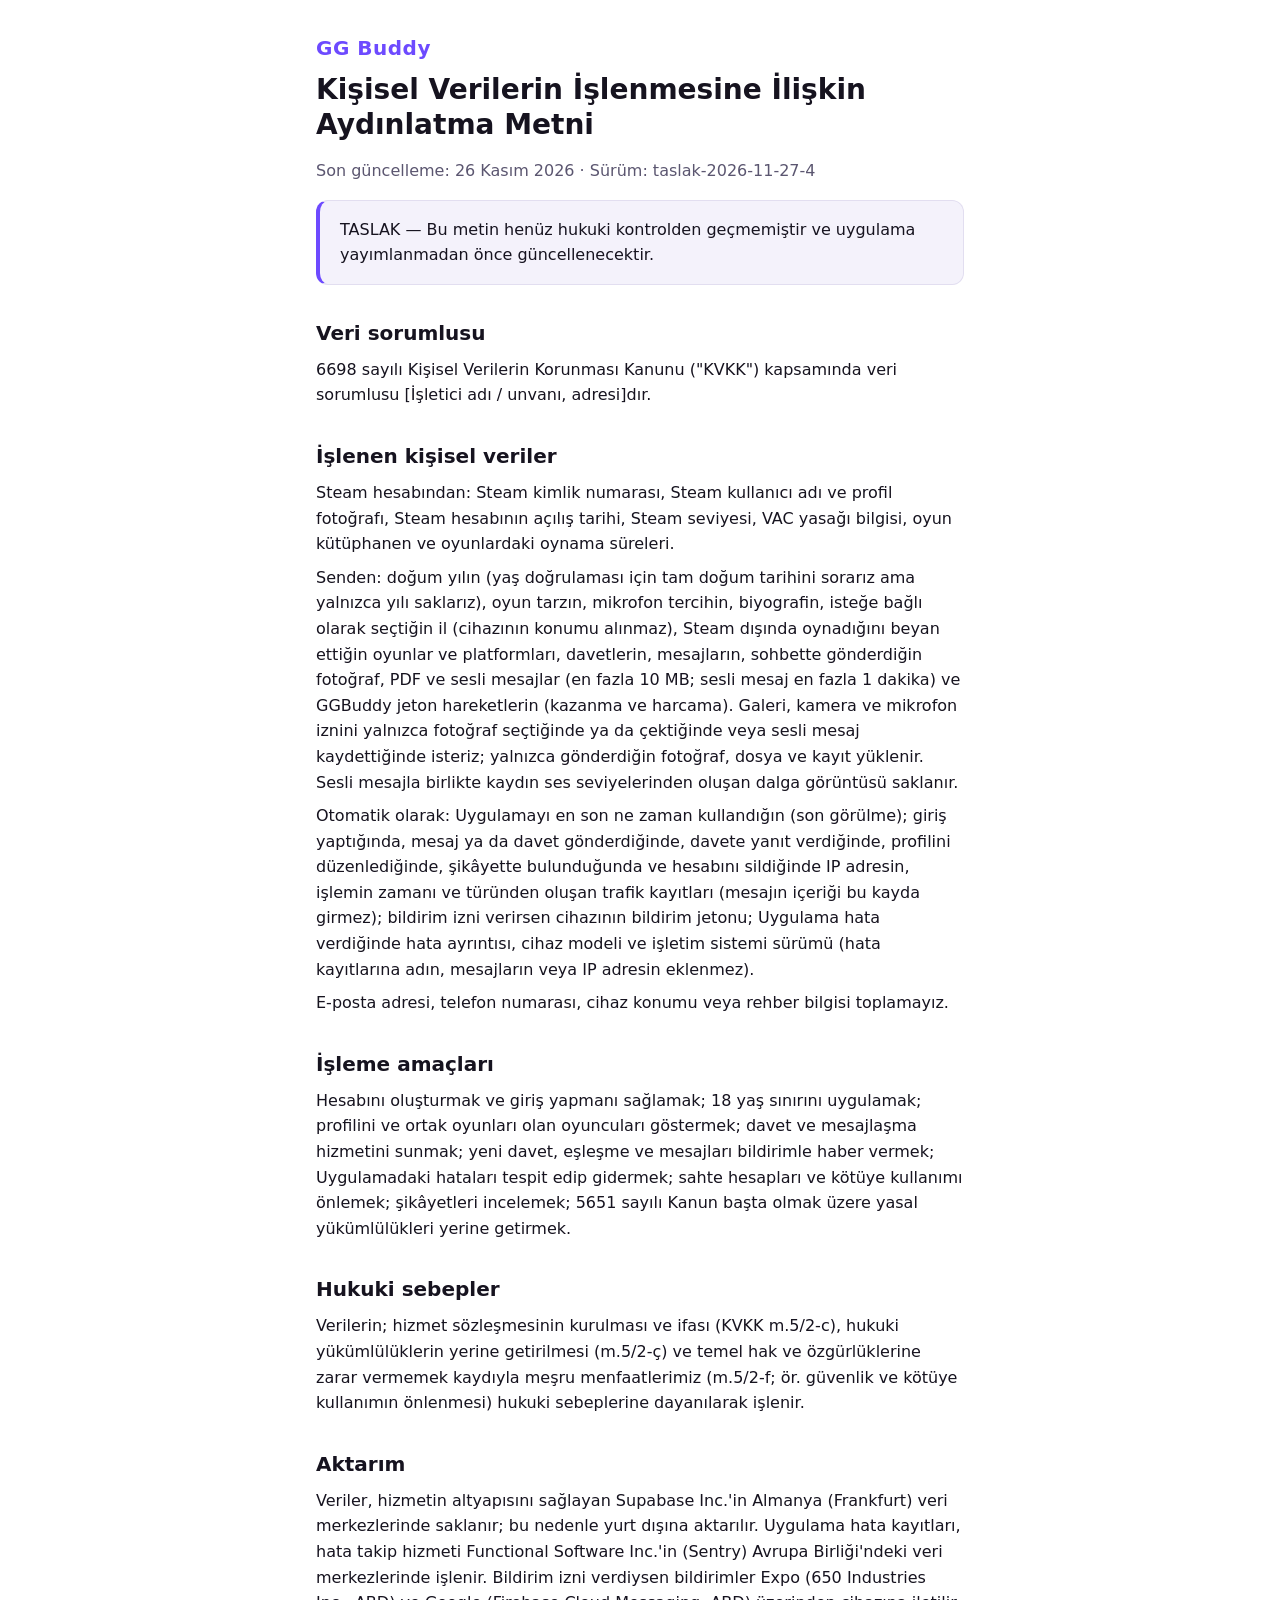
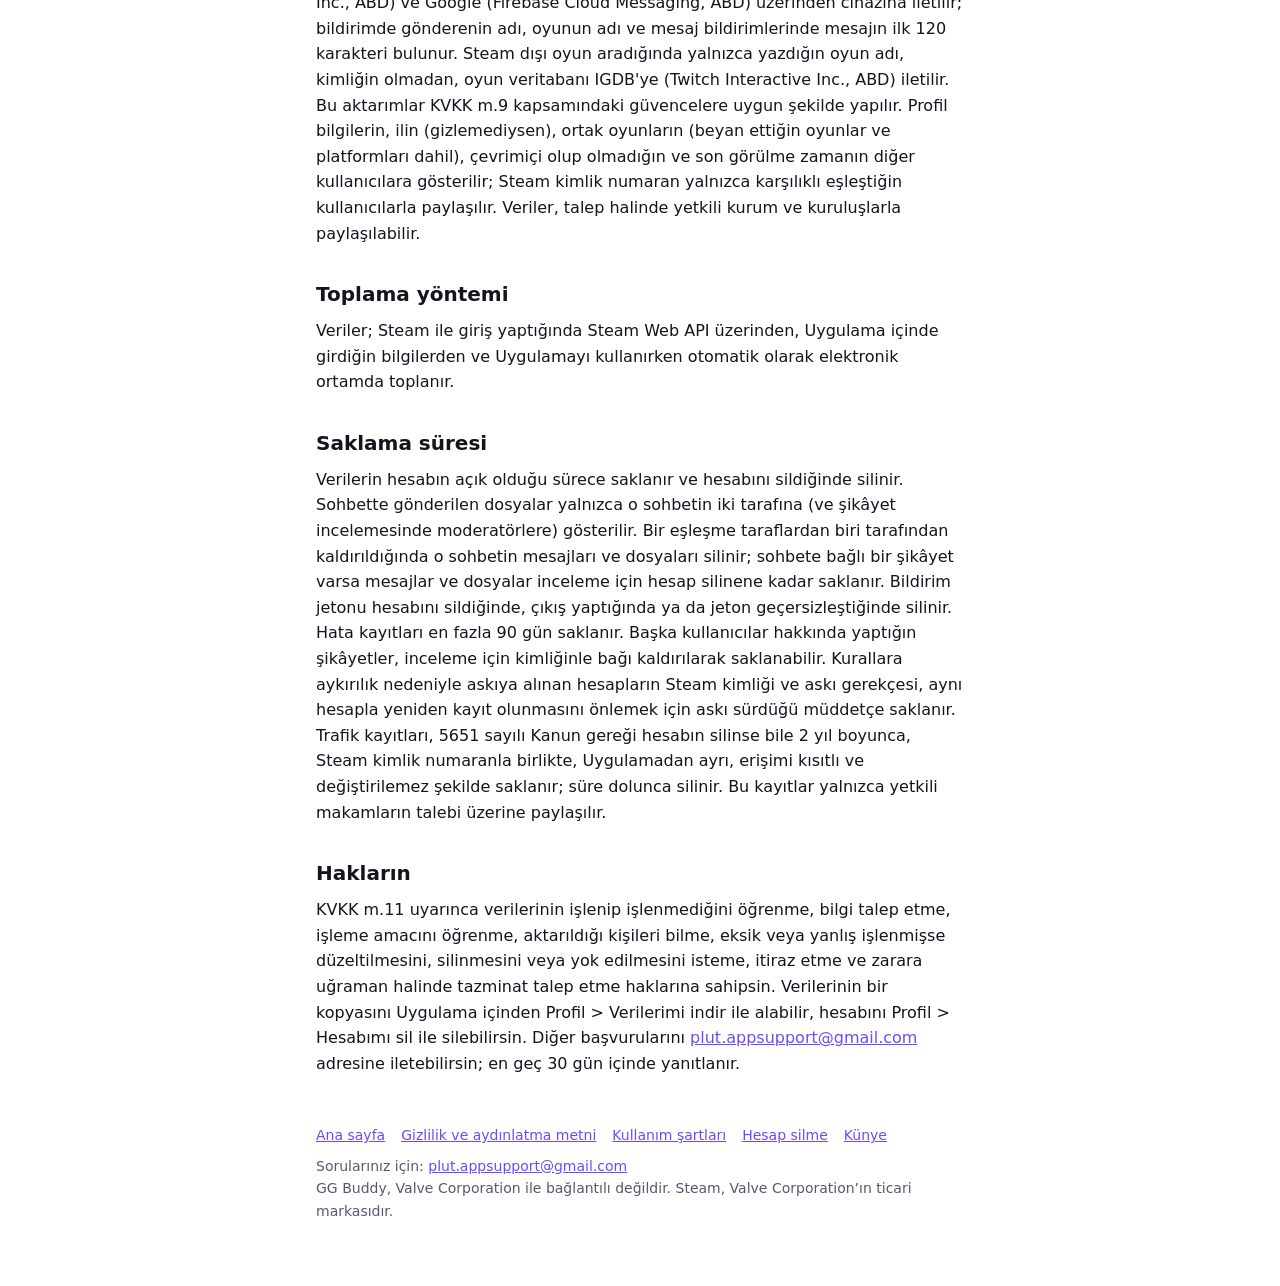
==== gizlilik.html @ 1a5be5d3 "Site güncellemesi (ggbuddy 5b375c9)" ====
<!doctype html>
<html lang="tr">
<head>
<meta charset="utf-8" />
<meta name="viewport" content="width=device-width, initial-scale=1" />
<title>GG Buddy — Kişisel Verilerin İşlenmesine İlişkin Aydınlatma Metni</title>
<meta name="description" content="GG Buddy kişisel verilerin işlenmesine ilişkin aydınlatma metni." />
<link rel="stylesheet" href="style.css" />
<link rel="icon" type="image/png" href="favicon.png" />
<link rel="apple-touch-icon" href="apple-touch-icon.png" />
</head>
<body>
<main>
<a class="brand" href="./">GG Buddy</a>
<h1>Kişisel Verilerin İşlenmesine İlişkin Aydınlatma Metni</h1>
<p class="muted">Son güncelleme: 26 Kasım 2026 · Sürüm: taslak-2026-11-27-4</p>
<div class="card notice"><p>TASLAK — Bu metin henüz hukuki kontrolden geçmemiştir ve uygulama yayımlanmadan önce güncellenecektir.</p></div>
<div class="legal">
<h2>Veri sorumlusu</h2>
<p>6698 sayılı Kişisel Verilerin Korunması Kanunu (&quot;KVKK&quot;) kapsamında veri sorumlusu [İşletici adı / unvanı, adresi]dır.</p>
<h2>İşlenen kişisel veriler</h2>
<p>Steam hesabından: Steam kimlik numarası, Steam kullanıcı adı ve profil fotoğrafı, Steam hesabının açılış tarihi, Steam seviyesi, VAC yasağı bilgisi, oyun kütüphanen ve oyunlardaki oynama süreleri.</p>
<p>Senden: doğum yılın (yaş doğrulaması için tam doğum tarihini sorarız ama yalnızca yılı saklarız), oyun tarzın, mikrofon tercihin, biyografin, isteğe bağlı olarak seçtiğin il (cihazının konumu alınmaz), Steam dışında oynadığını beyan ettiğin oyunlar ve platformları, davetlerin, mesajların, sohbette gönderdiğin fotoğraf, PDF ve sesli mesajlar (en fazla 10 MB; sesli mesaj en fazla 1 dakika) ve GGBuddy jeton hareketlerin (kazanma ve harcama). Galeri, kamera ve mikrofon iznini yalnızca fotoğraf seçtiğinde ya da çektiğinde veya sesli mesaj kaydettiğinde isteriz; yalnızca gönderdiğin fotoğraf, dosya ve kayıt yüklenir. Sesli mesajla birlikte kaydın ses seviyelerinden oluşan dalga görüntüsü saklanır.</p>
<p>Otomatik olarak: Uygulamayı en son ne zaman kullandığın (son görülme); giriş yaptığında, mesaj ya da davet gönderdiğinde, davete yanıt verdiğinde, profilini düzenlediğinde, şikâyette bulunduğunda ve hesabını sildiğinde IP adresin, işlemin zamanı ve türünden oluşan trafik kayıtları (mesajın içeriği bu kayda girmez); bildirim izni verirsen cihazının bildirim jetonu; Uygulama hata verdiğinde hata ayrıntısı, cihaz modeli ve işletim sistemi sürümü (hata kayıtlarına adın, mesajların veya IP adresin eklenmez).</p>
<p>E-posta adresi, telefon numarası, cihaz konumu veya rehber bilgisi toplamayız.</p>
<h2>İşleme amaçları</h2>
<p>Hesabını oluşturmak ve giriş yapmanı sağlamak; 18 yaş sınırını uygulamak; profilini ve ortak oyunları olan oyuncuları göstermek; davet ve mesajlaşma hizmetini sunmak; yeni davet, eşleşme ve mesajları bildirimle haber vermek; Uygulamadaki hataları tespit edip gidermek; sahte hesapları ve kötüye kullanımı önlemek; şikâyetleri incelemek; 5651 sayılı Kanun başta olmak üzere yasal yükümlülükleri yerine getirmek.</p>
<h2>Hukuki sebepler</h2>
<p>Verilerin; hizmet sözleşmesinin kurulması ve ifası (KVKK m.5/2-c), hukuki yükümlülüklerin yerine getirilmesi (m.5/2-ç) ve temel hak ve özgürlüklerine zarar vermemek kaydıyla meşru menfaatlerimiz (m.5/2-f; ör. güvenlik ve kötüye kullanımın önlenmesi) hukuki sebeplerine dayanılarak işlenir.</p>
<h2>Aktarım</h2>
<p>Veriler, hizmetin altyapısını sağlayan Supabase Inc.'in Almanya (Frankfurt) veri merkezlerinde saklanır; bu nedenle yurt dışına aktarılır. Uygulama hata kayıtları, hata takip hizmeti Functional Software Inc.'in (Sentry) Avrupa Birliği'ndeki veri merkezlerinde işlenir. Bildirim izni verdiysen bildirimler Expo (650 Industries Inc., ABD) ve Google (Firebase Cloud Messaging, ABD) üzerinden cihazına iletilir; bildirimde gönderenin adı, oyunun adı ve mesaj bildirimlerinde mesajın ilk 120 karakteri bulunur. Steam dışı oyun aradığında yalnızca yazdığın oyun adı, kimliğin olmadan, oyun veritabanı IGDB'ye (Twitch Interactive Inc., ABD) iletilir. Bu aktarımlar KVKK m.9 kapsamındaki güvencelere uygun şekilde yapılır. Profil bilgilerin, ilin (gizlemediysen), ortak oyunların (beyan ettiğin oyunlar ve platformları dahil), çevrimiçi olup olmadığın ve son görülme zamanın diğer kullanıcılara gösterilir; Steam kimlik numaran yalnızca karşılıklı eşleştiğin kullanıcılarla paylaşılır. Veriler, talep halinde yetkili kurum ve kuruluşlarla paylaşılabilir.</p>
<h2>Toplama yöntemi</h2>
<p>Veriler; Steam ile giriş yaptığında Steam Web API üzerinden, Uygulama içinde girdiğin bilgilerden ve Uygulamayı kullanırken otomatik olarak elektronik ortamda toplanır.</p>
<h2>Saklama süresi</h2>
<p>Verilerin hesabın açık olduğu sürece saklanır ve hesabını sildiğinde silinir. Sohbette gönderilen dosyalar yalnızca o sohbetin iki tarafına (ve şikâyet incelemesinde moderatörlere) gösterilir. Bir eşleşme taraflardan biri tarafından kaldırıldığında o sohbetin mesajları ve dosyaları silinir; sohbete bağlı bir şikâyet varsa mesajlar ve dosyalar inceleme için hesap silinene kadar saklanır. Bildirim jetonu hesabını sildiğinde, çıkış yaptığında ya da jeton geçersizleştiğinde silinir. Hata kayıtları en fazla 90 gün saklanır. Başka kullanıcılar hakkında yaptığın şikâyetler, inceleme için kimliğinle bağı kaldırılarak saklanabilir. Kurallara aykırılık nedeniyle askıya alınan hesapların Steam kimliği ve askı gerekçesi, aynı hesapla yeniden kayıt olunmasını önlemek için askı sürdüğü müddetçe saklanır. Trafik kayıtları, 5651 sayılı Kanun gereği hesabın silinse bile 2 yıl boyunca, Steam kimlik numaranla birlikte, Uygulamadan ayrı, erişimi kısıtlı ve değiştirilemez şekilde saklanır; süre dolunca silinir. Bu kayıtlar yalnızca yetkili makamların talebi üzerine paylaşılır.</p>
<h2>Hakların</h2>
<p>KVKK m.11 uyarınca verilerinin işlenip işlenmediğini öğrenme, bilgi talep etme, işleme amacını öğrenme, aktarıldığı kişileri bilme, eksik veya yanlış işlenmişse düzeltilmesini, silinmesini veya yok edilmesini isteme, itiraz etme ve zarara uğraman halinde tazminat talep etme haklarına sahipsin. Verilerinin bir kopyasını Uygulama içinden Profil &gt; Verilerimi indir ile alabilir, hesabını Profil &gt; Hesabımı sil ile silebilirsin. Diğer başvurularını <a href="mailto:plut.appsupport@gmail.com">plut.appsupport@gmail.com</a> adresine iletebilirsin; en geç 30 gün içinde yanıtlanır.</p>
</div>
<footer class="muted">
  <nav class="links">
    <a href="./">Ana sayfa</a>
    <a href="gizlilik.html">Gizlilik ve aydınlatma metni</a>
    <a href="kullanim-sartlari.html">Kullanım şartları</a>
    <a href="hesap-silme.html">Hesap silme</a>
    <a href="kunye.html">Künye</a>
  </nav>
  Sorularınız için: <a href="mailto:plut.appsupport@gmail.com">plut.appsupport@gmail.com</a>
  <br />
  GG Buddy, Valve Corporation ile bağlantılı değildir. Steam, Valve Corporation’ın ticari markasıdır.
</footer>
</main>
</body>
</html>
---- style.css ----
/* GG Buddy sitesinin ortak biçimi. */
:root {
  --bg: #ffffff;
  --text: #16131f;
  --muted: #5b5670;
  --accent: #6d4aff;
  --card: #f4f2fb;
  --border: #e2def0;
  --danger: #c62828;
}
@media (prefers-color-scheme: dark) {
  :root {
    --bg: #121017;
    --text: #f1eff7;
    --muted: #aaa4bd;
    --accent: #9c85ff;
    --card: #1c1924;
    --border: #2c2838;
    --danger: #ff6b6b;
  }
}
* {
  box-sizing: border-box;
}
body {
  margin: 0;
  background: var(--bg);
  color: var(--text);
  font:
    16px/1.6 system-ui,
    -apple-system,
    'Segoe UI',
    Roboto,
    sans-serif;
}
main {
  max-width: 680px;
  margin: 0 auto;
  padding: 32px 16px 64px;
}
.brand {
  color: var(--accent);
  font-weight: 700;
  font-size: 20px;
  letter-spacing: 0.5px;
}
h1 {
  font-size: 28px;
  line-height: 1.25;
  margin: 8px 0 12px;
}
h2 {
  font-size: 20px;
  margin: 32px 0 8px;
}
p,
li {
  color: var(--text);
}
.muted {
  color: var(--muted);
}
.card {
  background: var(--card);
  border: 1px solid var(--border);
  border-radius: 12px;
  padding: 16px 20px;
  margin: 12px 0;
}
.card > :first-child {
  margin-top: 0;
}
.card > :last-child {
  margin-bottom: 0;
}
ol,
ul {
  padding-left: 22px;
}
li + li {
  margin-top: 4px;
}
a {
  color: var(--accent);
}
.path {
  font-weight: 600;
}
.button {
  display: inline-block;
  border: 0;
  border-radius: 10px;
  padding: 12px 20px;
  font: inherit;
  font-weight: 700;
  cursor: pointer;
  background: var(--accent);
  color: #ffffff;
}
.button.danger {
  background: var(--danger);
}
.button.secondary {
  background: transparent;
  color: var(--muted);
  padding-left: 8px;
  padding-right: 8px;
}
.button:disabled {
  opacity: 0.5;
  cursor: default;
}
.actions {
  display: flex;
  flex-wrap: wrap;
  gap: 8px;
  align-items: center;
  margin-top: 12px;
}
.notice {
  border-left: 4px solid var(--accent);
}
.notice.error {
  border-left-color: var(--danger);
}
[hidden] {
  display: none !important;
}
footer {
  margin-top: 48px;
  font-size: 14px;
}
.brand {
  text-decoration: none;
}
nav.links {
  display: flex;
  flex-wrap: wrap;
  gap: 4px 16px;
  margin-bottom: 8px;
}
.legal p {
  margin: 0 0 8px;
}
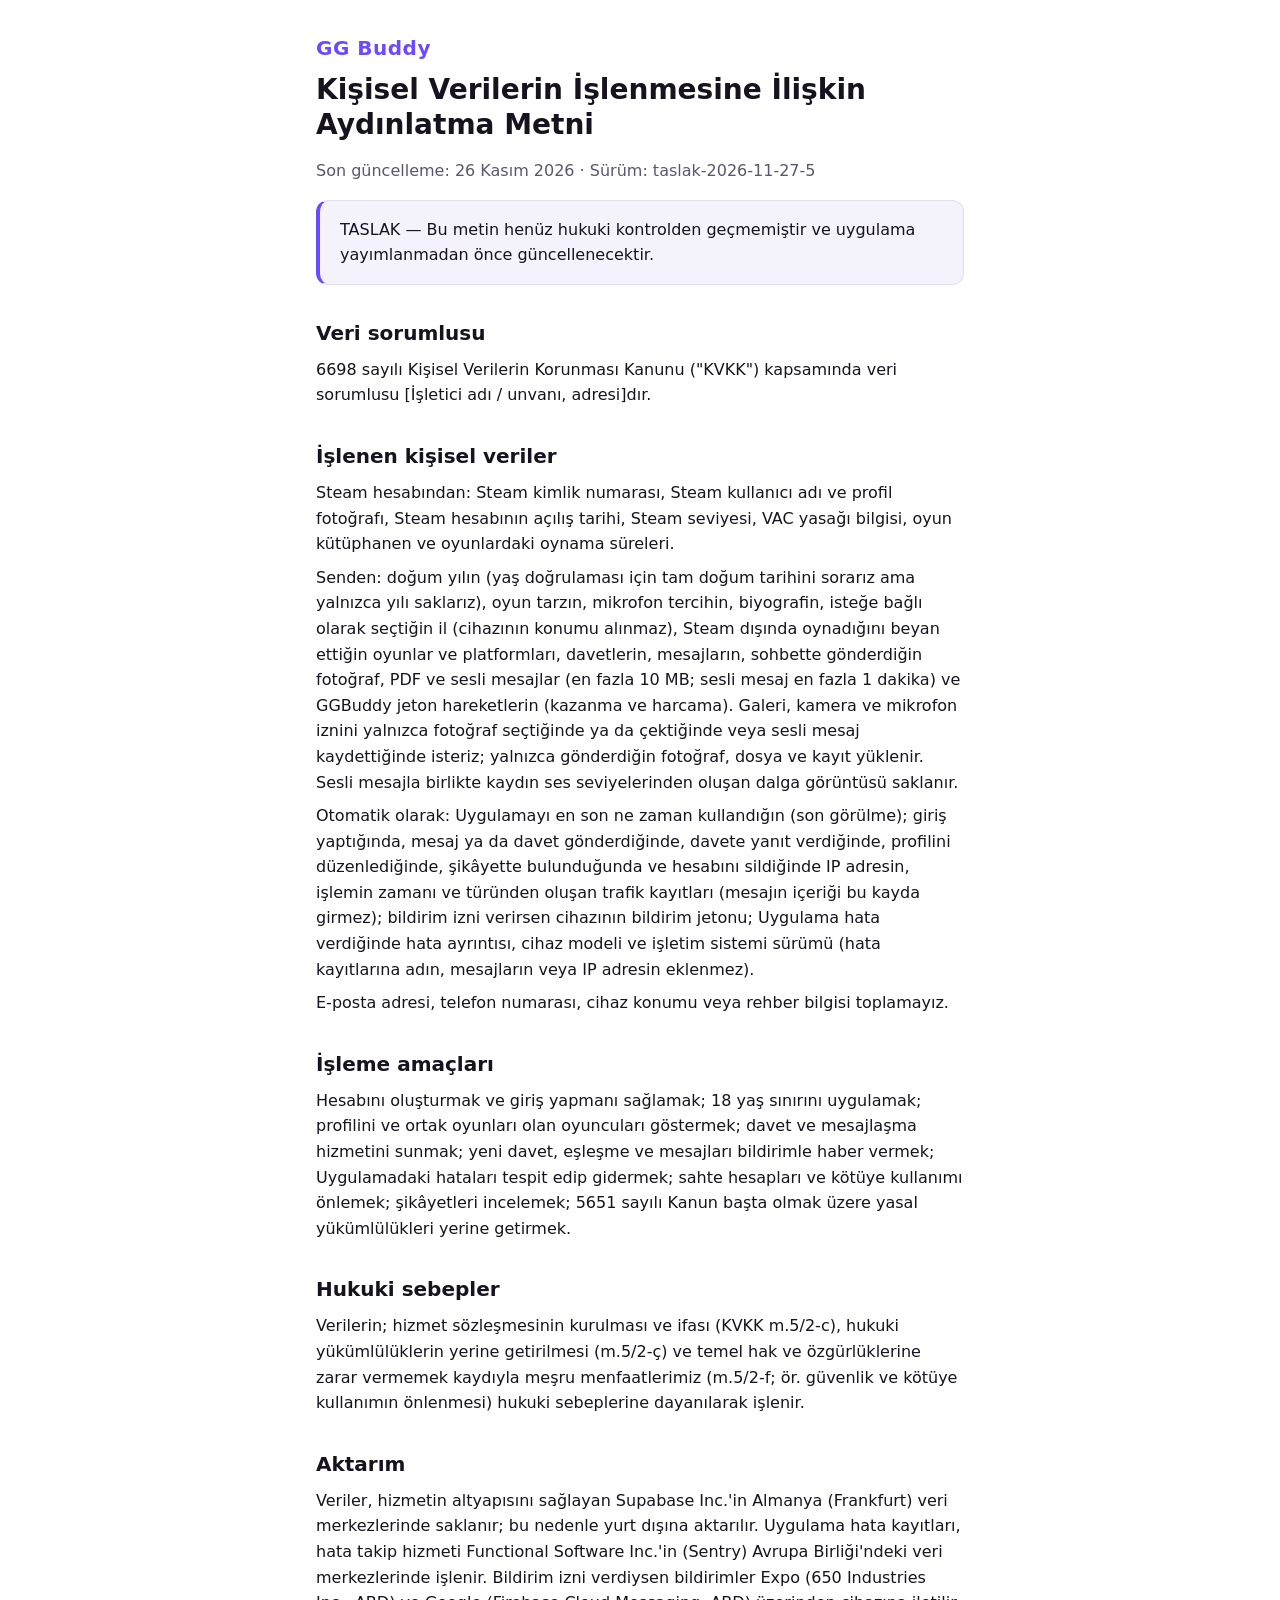
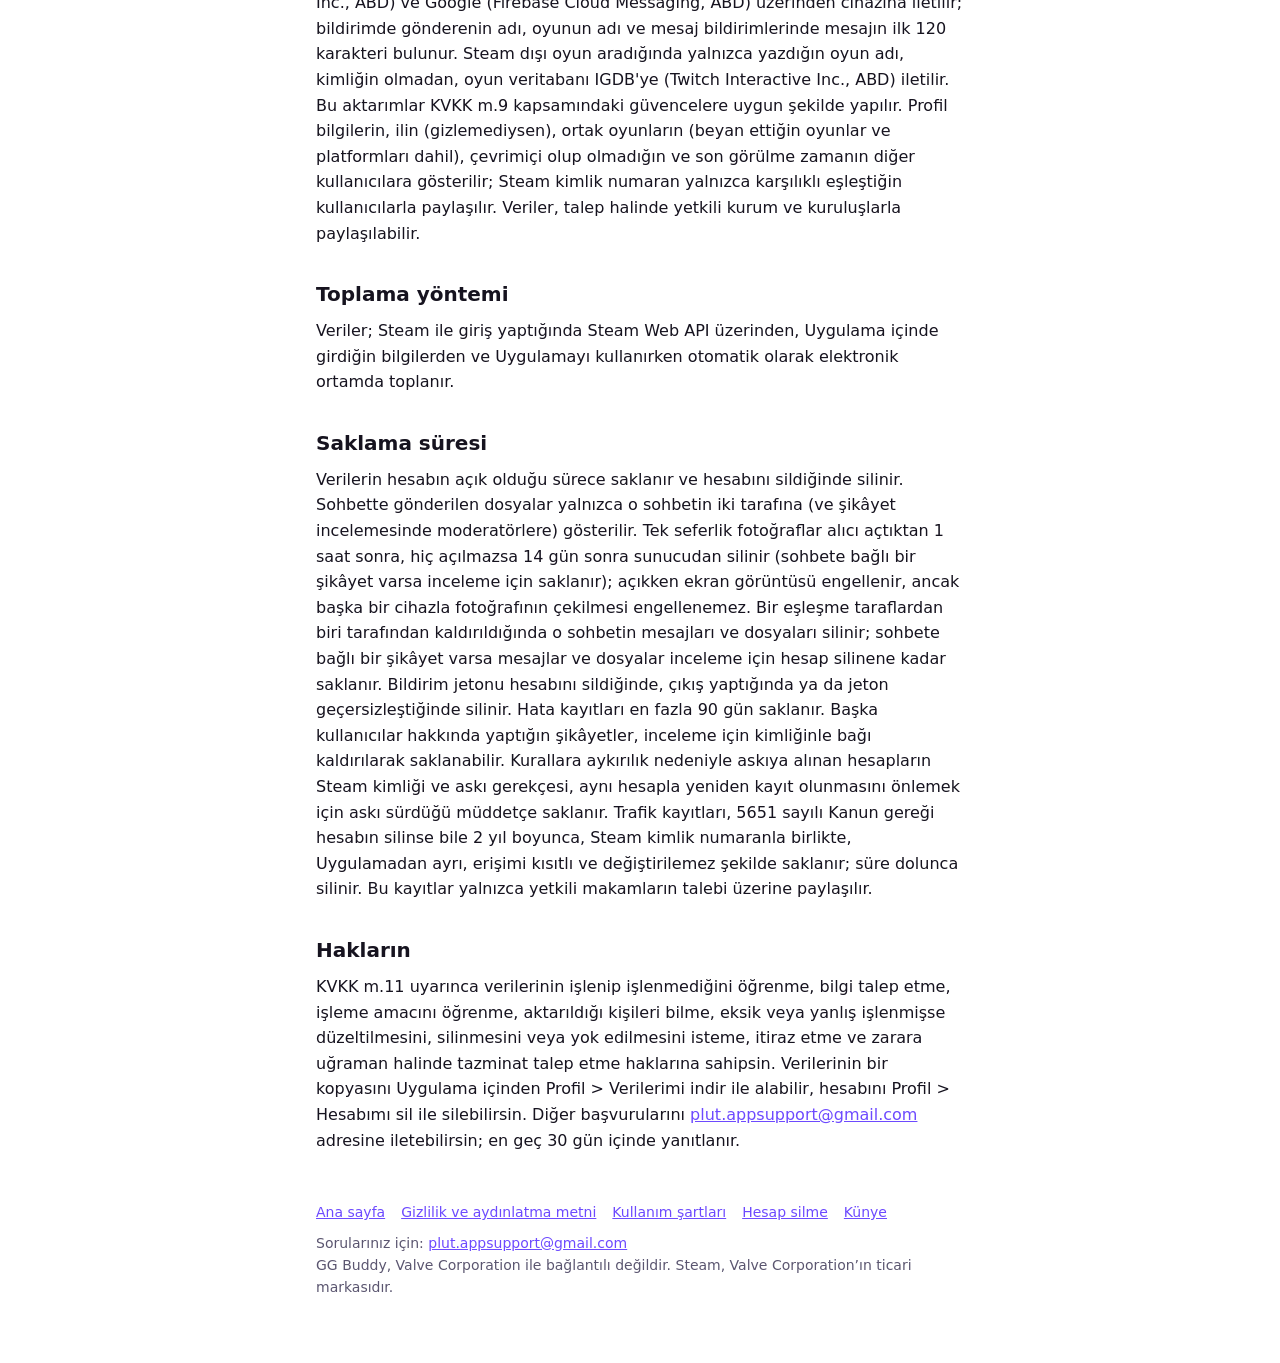
==== commit 69ff4eb7: "Site güncellemesi (ggbuddy 4512282)" ====
--- a/gizlilik.html
+++ b/gizlilik.html
@@ -13,7 +13,7 @@
 <main>
 <a class="brand" href="./">GG Buddy</a>
 <h1>Kişisel Verilerin İşlenmesine İlişkin Aydınlatma Metni</h1>
-<p class="muted">Son güncelleme: 26 Kasım 2026 · Sürüm: taslak-2026-11-27-4</p>
+<p class="muted">Son güncelleme: 26 Kasım 2026 · Sürüm: taslak-2026-11-27-5</p>
 <div class="card notice"><p>TASLAK — Bu metin henüz hukuki kontrolden geçmemiştir ve uygulama yayımlanmadan önce güncellenecektir.</p></div>
 <div class="legal">
 <h2>Veri sorumlusu</h2>
@@ -32,7 +32,7 @@
 <h2>Toplama yöntemi</h2>
 <p>Veriler; Steam ile giriş yaptığında Steam Web API üzerinden, Uygulama içinde girdiğin bilgilerden ve Uygulamayı kullanırken otomatik olarak elektronik ortamda toplanır.</p>
 <h2>Saklama süresi</h2>
-<p>Verilerin hesabın açık olduğu sürece saklanır ve hesabını sildiğinde silinir. Sohbette gönderilen dosyalar yalnızca o sohbetin iki tarafına (ve şikâyet incelemesinde moderatörlere) gösterilir. Bir eşleşme taraflardan biri tarafından kaldırıldığında o sohbetin mesajları ve dosyaları silinir; sohbete bağlı bir şikâyet varsa mesajlar ve dosyalar inceleme için hesap silinene kadar saklanır. Bildirim jetonu hesabını sildiğinde, çıkış yaptığında ya da jeton geçersizleştiğinde silinir. Hata kayıtları en fazla 90 gün saklanır. Başka kullanıcılar hakkında yaptığın şikâyetler, inceleme için kimliğinle bağı kaldırılarak saklanabilir. Kurallara aykırılık nedeniyle askıya alınan hesapların Steam kimliği ve askı gerekçesi, aynı hesapla yeniden kayıt olunmasını önlemek için askı sürdüğü müddetçe saklanır. Trafik kayıtları, 5651 sayılı Kanun gereği hesabın silinse bile 2 yıl boyunca, Steam kimlik numaranla birlikte, Uygulamadan ayrı, erişimi kısıtlı ve değiştirilemez şekilde saklanır; süre dolunca silinir. Bu kayıtlar yalnızca yetkili makamların talebi üzerine paylaşılır.</p>
+<p>Verilerin hesabın açık olduğu sürece saklanır ve hesabını sildiğinde silinir. Sohbette gönderilen dosyalar yalnızca o sohbetin iki tarafına (ve şikâyet incelemesinde moderatörlere) gösterilir. Tek seferlik fotoğraflar alıcı açtıktan 1 saat sonra, hiç açılmazsa 14 gün sonra sunucudan silinir (sohbete bağlı bir şikâyet varsa inceleme için saklanır); açıkken ekran görüntüsü engellenir, ancak başka bir cihazla fotoğrafının çekilmesi engellenemez. Bir eşleşme taraflardan biri tarafından kaldırıldığında o sohbetin mesajları ve dosyaları silinir; sohbete bağlı bir şikâyet varsa mesajlar ve dosyalar inceleme için hesap silinene kadar saklanır. Bildirim jetonu hesabını sildiğinde, çıkış yaptığında ya da jeton geçersizleştiğinde silinir. Hata kayıtları en fazla 90 gün saklanır. Başka kullanıcılar hakkında yaptığın şikâyetler, inceleme için kimliğinle bağı kaldırılarak saklanabilir. Kurallara aykırılık nedeniyle askıya alınan hesapların Steam kimliği ve askı gerekçesi, aynı hesapla yeniden kayıt olunmasını önlemek için askı sürdüğü müddetçe saklanır. Trafik kayıtları, 5651 sayılı Kanun gereği hesabın silinse bile 2 yıl boyunca, Steam kimlik numaranla birlikte, Uygulamadan ayrı, erişimi kısıtlı ve değiştirilemez şekilde saklanır; süre dolunca silinir. Bu kayıtlar yalnızca yetkili makamların talebi üzerine paylaşılır.</p>
 <h2>Hakların</h2>
 <p>KVKK m.11 uyarınca verilerinin işlenip işlenmediğini öğrenme, bilgi talep etme, işleme amacını öğrenme, aktarıldığı kişileri bilme, eksik veya yanlış işlenmişse düzeltilmesini, silinmesini veya yok edilmesini isteme, itiraz etme ve zarara uğraman halinde tazminat talep etme haklarına sahipsin. Verilerinin bir kopyasını Uygulama içinden Profil &gt; Verilerimi indir ile alabilir, hesabını Profil &gt; Hesabımı sil ile silebilirsin. Diğer başvurularını <a href="mailto:plut.appsupport@gmail.com">plut.appsupport@gmail.com</a> adresine iletebilirsin; en geç 30 gün içinde yanıtlanır.</p>
 </div>
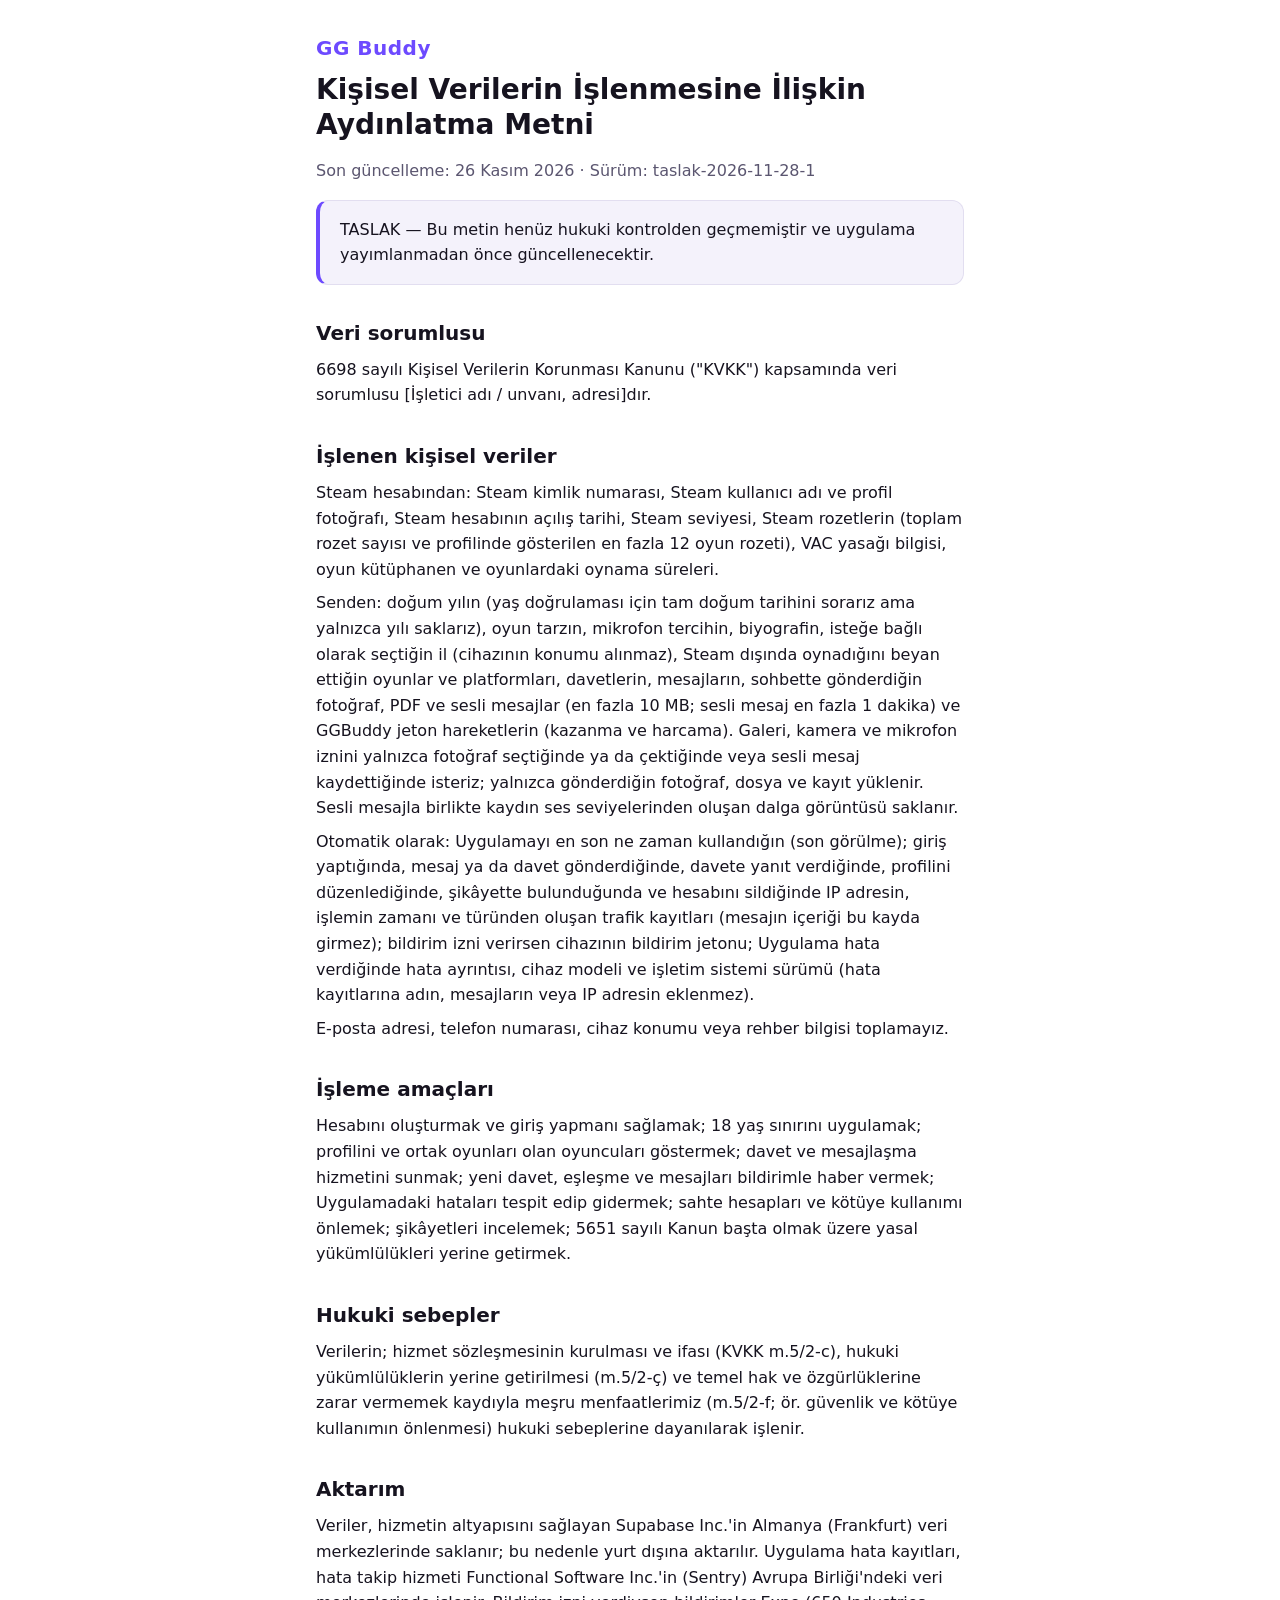
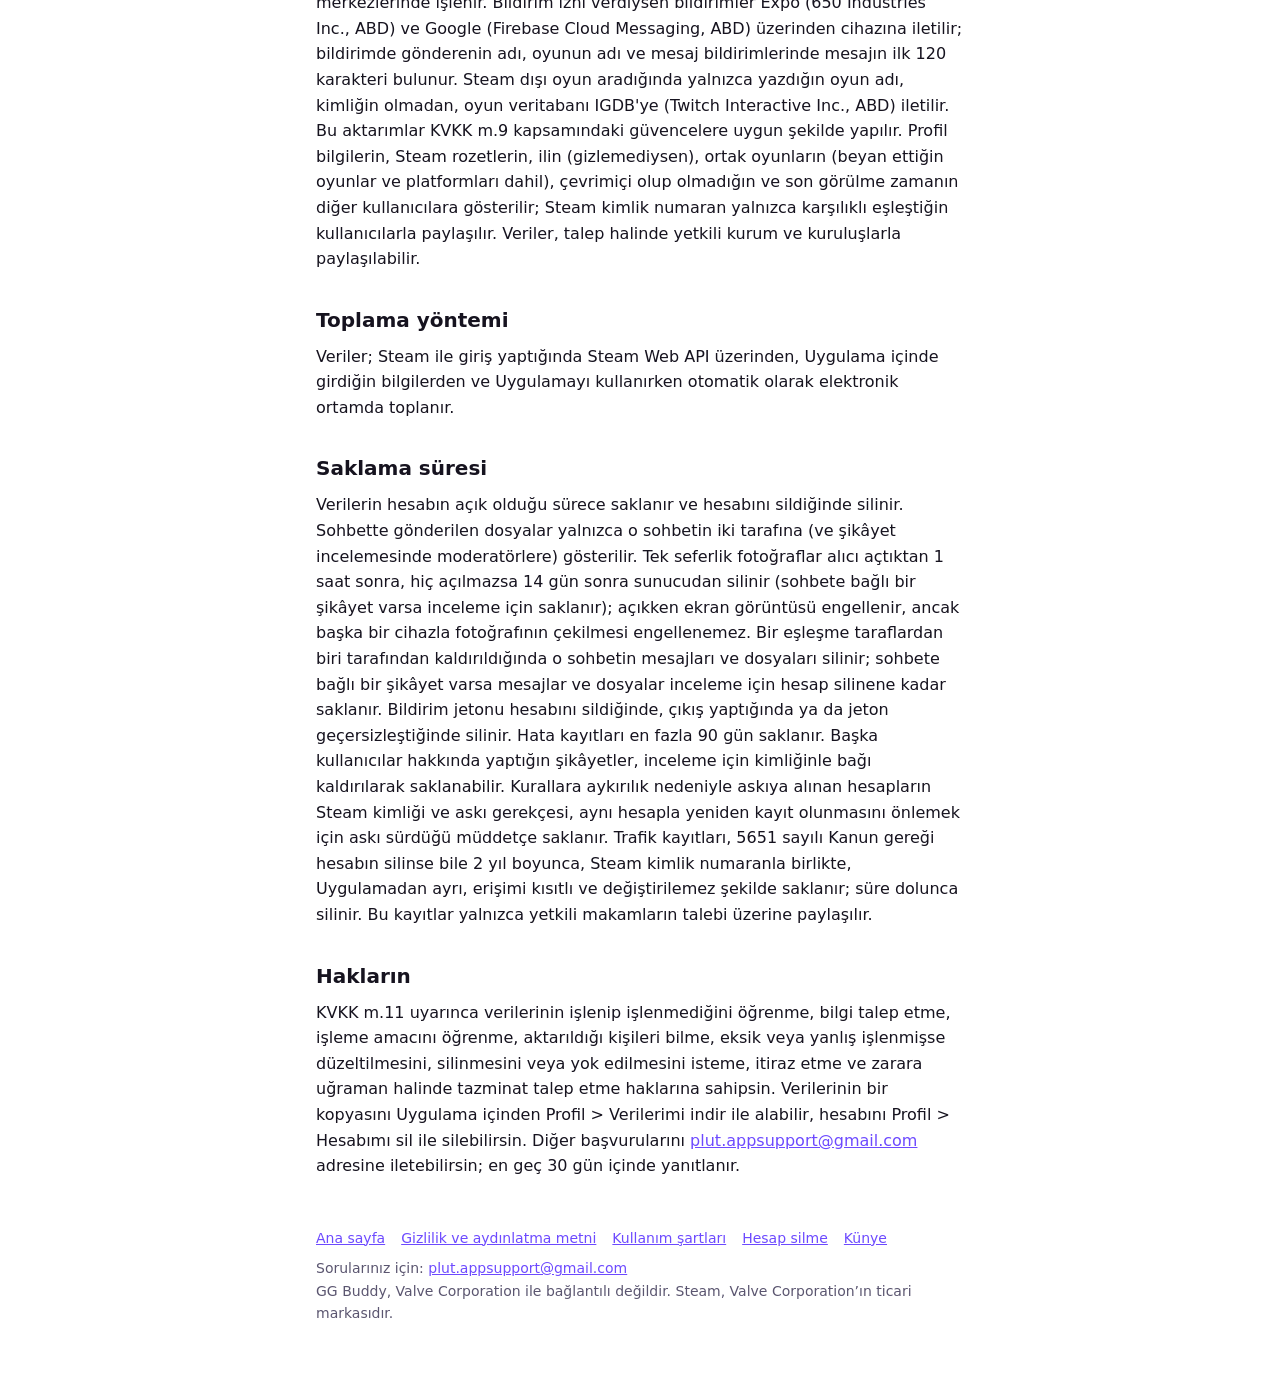
==== commit 841fae1e: "Site güncellemesi (ggbuddy 3ecdb4a)" ====
--- a/gizlilik.html
+++ b/gizlilik.html
@@ -13,13 +13,13 @@
 <main>
 <a class="brand" href="./">GG Buddy</a>
 <h1>Kişisel Verilerin İşlenmesine İlişkin Aydınlatma Metni</h1>
-<p class="muted">Son güncelleme: 26 Kasım 2026 · Sürüm: taslak-2026-11-27-5</p>
+<p class="muted">Son güncelleme: 26 Kasım 2026 · Sürüm: taslak-2026-11-28-1</p>
 <div class="card notice"><p>TASLAK — Bu metin henüz hukuki kontrolden geçmemiştir ve uygulama yayımlanmadan önce güncellenecektir.</p></div>
 <div class="legal">
 <h2>Veri sorumlusu</h2>
 <p>6698 sayılı Kişisel Verilerin Korunması Kanunu (&quot;KVKK&quot;) kapsamında veri sorumlusu [İşletici adı / unvanı, adresi]dır.</p>
 <h2>İşlenen kişisel veriler</h2>
-<p>Steam hesabından: Steam kimlik numarası, Steam kullanıcı adı ve profil fotoğrafı, Steam hesabının açılış tarihi, Steam seviyesi, VAC yasağı bilgisi, oyun kütüphanen ve oyunlardaki oynama süreleri.</p>
+<p>Steam hesabından: Steam kimlik numarası, Steam kullanıcı adı ve profil fotoğrafı, Steam hesabının açılış tarihi, Steam seviyesi, Steam rozetlerin (toplam rozet sayısı ve profilinde gösterilen en fazla 12 oyun rozeti), VAC yasağı bilgisi, oyun kütüphanen ve oyunlardaki oynama süreleri.</p>
 <p>Senden: doğum yılın (yaş doğrulaması için tam doğum tarihini sorarız ama yalnızca yılı saklarız), oyun tarzın, mikrofon tercihin, biyografin, isteğe bağlı olarak seçtiğin il (cihazının konumu alınmaz), Steam dışında oynadığını beyan ettiğin oyunlar ve platformları, davetlerin, mesajların, sohbette gönderdiğin fotoğraf, PDF ve sesli mesajlar (en fazla 10 MB; sesli mesaj en fazla 1 dakika) ve GGBuddy jeton hareketlerin (kazanma ve harcama). Galeri, kamera ve mikrofon iznini yalnızca fotoğraf seçtiğinde ya da çektiğinde veya sesli mesaj kaydettiğinde isteriz; yalnızca gönderdiğin fotoğraf, dosya ve kayıt yüklenir. Sesli mesajla birlikte kaydın ses seviyelerinden oluşan dalga görüntüsü saklanır.</p>
 <p>Otomatik olarak: Uygulamayı en son ne zaman kullandığın (son görülme); giriş yaptığında, mesaj ya da davet gönderdiğinde, davete yanıt verdiğinde, profilini düzenlediğinde, şikâyette bulunduğunda ve hesabını sildiğinde IP adresin, işlemin zamanı ve türünden oluşan trafik kayıtları (mesajın içeriği bu kayda girmez); bildirim izni verirsen cihazının bildirim jetonu; Uygulama hata verdiğinde hata ayrıntısı, cihaz modeli ve işletim sistemi sürümü (hata kayıtlarına adın, mesajların veya IP adresin eklenmez).</p>
 <p>E-posta adresi, telefon numarası, cihaz konumu veya rehber bilgisi toplamayız.</p>
@@ -28,7 +28,7 @@
 <h2>Hukuki sebepler</h2>
 <p>Verilerin; hizmet sözleşmesinin kurulması ve ifası (KVKK m.5/2-c), hukuki yükümlülüklerin yerine getirilmesi (m.5/2-ç) ve temel hak ve özgürlüklerine zarar vermemek kaydıyla meşru menfaatlerimiz (m.5/2-f; ör. güvenlik ve kötüye kullanımın önlenmesi) hukuki sebeplerine dayanılarak işlenir.</p>
 <h2>Aktarım</h2>
-<p>Veriler, hizmetin altyapısını sağlayan Supabase Inc.'in Almanya (Frankfurt) veri merkezlerinde saklanır; bu nedenle yurt dışına aktarılır. Uygulama hata kayıtları, hata takip hizmeti Functional Software Inc.'in (Sentry) Avrupa Birliği'ndeki veri merkezlerinde işlenir. Bildirim izni verdiysen bildirimler Expo (650 Industries Inc., ABD) ve Google (Firebase Cloud Messaging, ABD) üzerinden cihazına iletilir; bildirimde gönderenin adı, oyunun adı ve mesaj bildirimlerinde mesajın ilk 120 karakteri bulunur. Steam dışı oyun aradığında yalnızca yazdığın oyun adı, kimliğin olmadan, oyun veritabanı IGDB'ye (Twitch Interactive Inc., ABD) iletilir. Bu aktarımlar KVKK m.9 kapsamındaki güvencelere uygun şekilde yapılır. Profil bilgilerin, ilin (gizlemediysen), ortak oyunların (beyan ettiğin oyunlar ve platformları dahil), çevrimiçi olup olmadığın ve son görülme zamanın diğer kullanıcılara gösterilir; Steam kimlik numaran yalnızca karşılıklı eşleştiğin kullanıcılarla paylaşılır. Veriler, talep halinde yetkili kurum ve kuruluşlarla paylaşılabilir.</p>
+<p>Veriler, hizmetin altyapısını sağlayan Supabase Inc.'in Almanya (Frankfurt) veri merkezlerinde saklanır; bu nedenle yurt dışına aktarılır. Uygulama hata kayıtları, hata takip hizmeti Functional Software Inc.'in (Sentry) Avrupa Birliği'ndeki veri merkezlerinde işlenir. Bildirim izni verdiysen bildirimler Expo (650 Industries Inc., ABD) ve Google (Firebase Cloud Messaging, ABD) üzerinden cihazına iletilir; bildirimde gönderenin adı, oyunun adı ve mesaj bildirimlerinde mesajın ilk 120 karakteri bulunur. Steam dışı oyun aradığında yalnızca yazdığın oyun adı, kimliğin olmadan, oyun veritabanı IGDB'ye (Twitch Interactive Inc., ABD) iletilir. Bu aktarımlar KVKK m.9 kapsamındaki güvencelere uygun şekilde yapılır. Profil bilgilerin, Steam rozetlerin, ilin (gizlemediysen), ortak oyunların (beyan ettiğin oyunlar ve platformları dahil), çevrimiçi olup olmadığın ve son görülme zamanın diğer kullanıcılara gösterilir; Steam kimlik numaran yalnızca karşılıklı eşleştiğin kullanıcılarla paylaşılır. Veriler, talep halinde yetkili kurum ve kuruluşlarla paylaşılabilir.</p>
 <h2>Toplama yöntemi</h2>
 <p>Veriler; Steam ile giriş yaptığında Steam Web API üzerinden, Uygulama içinde girdiğin bilgilerden ve Uygulamayı kullanırken otomatik olarak elektronik ortamda toplanır.</p>
 <h2>Saklama süresi</h2>
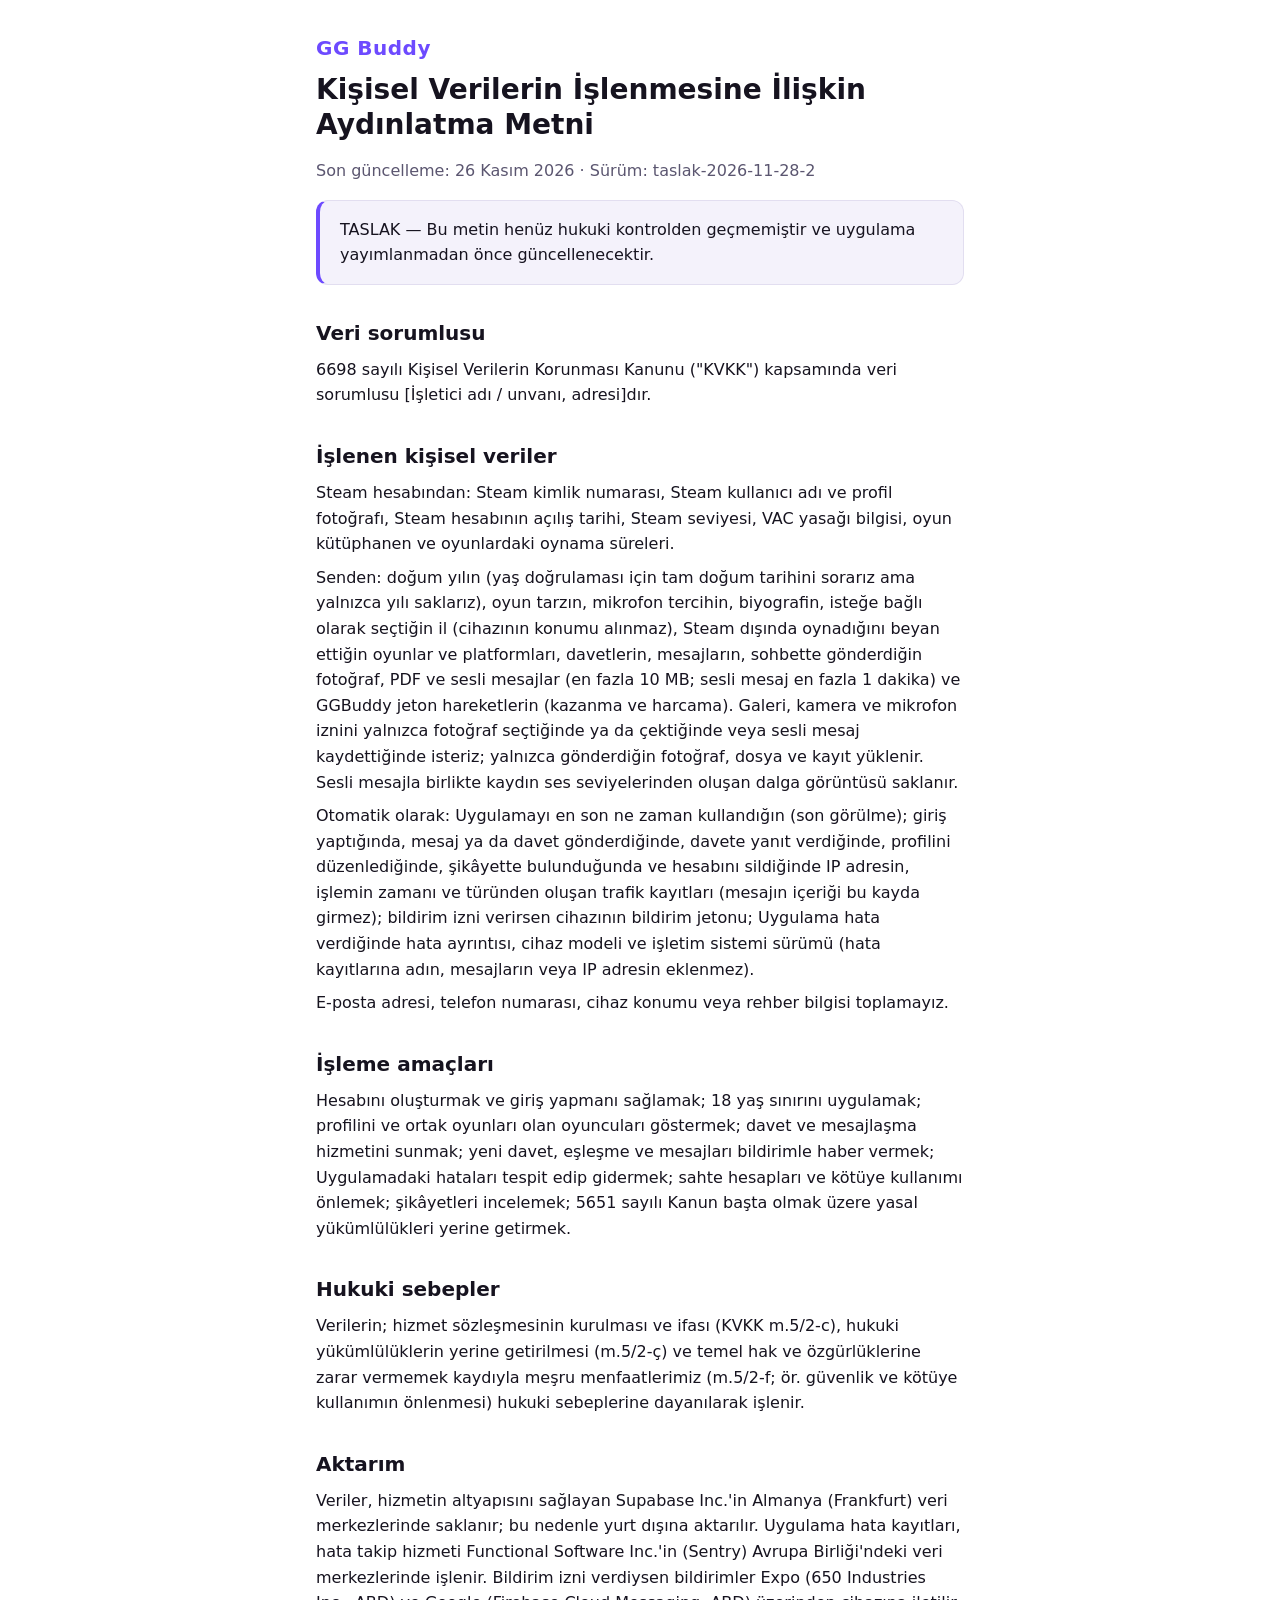
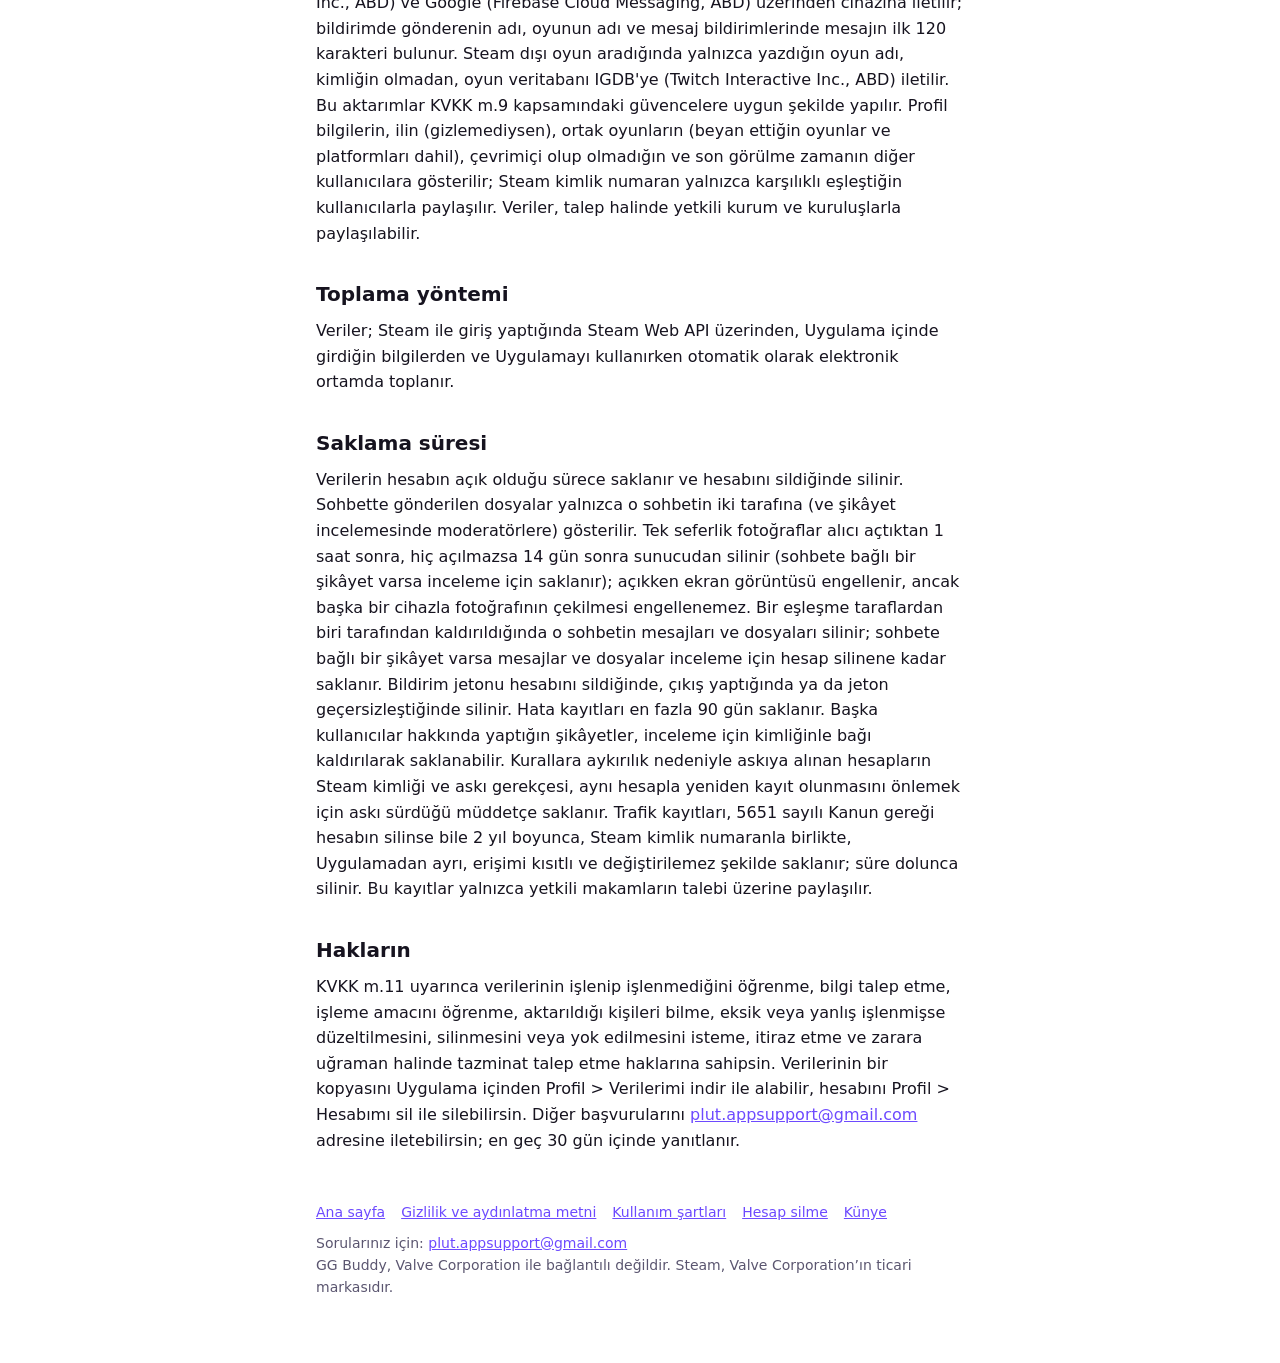
==== commit 742d7c6a: "Site güncellemesi (ggbuddy fd05d76)" ====
--- a/gizlilik.html
+++ b/gizlilik.html
@@ -13,13 +13,13 @@
 <main>
 <a class="brand" href="./">GG Buddy</a>
 <h1>Kişisel Verilerin İşlenmesine İlişkin Aydınlatma Metni</h1>
-<p class="muted">Son güncelleme: 26 Kasım 2026 · Sürüm: taslak-2026-11-28-1</p>
+<p class="muted">Son güncelleme: 26 Kasım 2026 · Sürüm: taslak-2026-11-28-2</p>
 <div class="card notice"><p>TASLAK — Bu metin henüz hukuki kontrolden geçmemiştir ve uygulama yayımlanmadan önce güncellenecektir.</p></div>
 <div class="legal">
 <h2>Veri sorumlusu</h2>
 <p>6698 sayılı Kişisel Verilerin Korunması Kanunu (&quot;KVKK&quot;) kapsamında veri sorumlusu [İşletici adı / unvanı, adresi]dır.</p>
 <h2>İşlenen kişisel veriler</h2>
-<p>Steam hesabından: Steam kimlik numarası, Steam kullanıcı adı ve profil fotoğrafı, Steam hesabının açılış tarihi, Steam seviyesi, Steam rozetlerin (toplam rozet sayısı ve profilinde gösterilen en fazla 12 oyun rozeti), VAC yasağı bilgisi, oyun kütüphanen ve oyunlardaki oynama süreleri.</p>
+<p>Steam hesabından: Steam kimlik numarası, Steam kullanıcı adı ve profil fotoğrafı, Steam hesabının açılış tarihi, Steam seviyesi, VAC yasağı bilgisi, oyun kütüphanen ve oyunlardaki oynama süreleri.</p>
 <p>Senden: doğum yılın (yaş doğrulaması için tam doğum tarihini sorarız ama yalnızca yılı saklarız), oyun tarzın, mikrofon tercihin, biyografin, isteğe bağlı olarak seçtiğin il (cihazının konumu alınmaz), Steam dışında oynadığını beyan ettiğin oyunlar ve platformları, davetlerin, mesajların, sohbette gönderdiğin fotoğraf, PDF ve sesli mesajlar (en fazla 10 MB; sesli mesaj en fazla 1 dakika) ve GGBuddy jeton hareketlerin (kazanma ve harcama). Galeri, kamera ve mikrofon iznini yalnızca fotoğraf seçtiğinde ya da çektiğinde veya sesli mesaj kaydettiğinde isteriz; yalnızca gönderdiğin fotoğraf, dosya ve kayıt yüklenir. Sesli mesajla birlikte kaydın ses seviyelerinden oluşan dalga görüntüsü saklanır.</p>
 <p>Otomatik olarak: Uygulamayı en son ne zaman kullandığın (son görülme); giriş yaptığında, mesaj ya da davet gönderdiğinde, davete yanıt verdiğinde, profilini düzenlediğinde, şikâyette bulunduğunda ve hesabını sildiğinde IP adresin, işlemin zamanı ve türünden oluşan trafik kayıtları (mesajın içeriği bu kayda girmez); bildirim izni verirsen cihazının bildirim jetonu; Uygulama hata verdiğinde hata ayrıntısı, cihaz modeli ve işletim sistemi sürümü (hata kayıtlarına adın, mesajların veya IP adresin eklenmez).</p>
 <p>E-posta adresi, telefon numarası, cihaz konumu veya rehber bilgisi toplamayız.</p>
@@ -28,7 +28,7 @@
 <h2>Hukuki sebepler</h2>
 <p>Verilerin; hizmet sözleşmesinin kurulması ve ifası (KVKK m.5/2-c), hukuki yükümlülüklerin yerine getirilmesi (m.5/2-ç) ve temel hak ve özgürlüklerine zarar vermemek kaydıyla meşru menfaatlerimiz (m.5/2-f; ör. güvenlik ve kötüye kullanımın önlenmesi) hukuki sebeplerine dayanılarak işlenir.</p>
 <h2>Aktarım</h2>
-<p>Veriler, hizmetin altyapısını sağlayan Supabase Inc.'in Almanya (Frankfurt) veri merkezlerinde saklanır; bu nedenle yurt dışına aktarılır. Uygulama hata kayıtları, hata takip hizmeti Functional Software Inc.'in (Sentry) Avrupa Birliği'ndeki veri merkezlerinde işlenir. Bildirim izni verdiysen bildirimler Expo (650 Industries Inc., ABD) ve Google (Firebase Cloud Messaging, ABD) üzerinden cihazına iletilir; bildirimde gönderenin adı, oyunun adı ve mesaj bildirimlerinde mesajın ilk 120 karakteri bulunur. Steam dışı oyun aradığında yalnızca yazdığın oyun adı, kimliğin olmadan, oyun veritabanı IGDB'ye (Twitch Interactive Inc., ABD) iletilir. Bu aktarımlar KVKK m.9 kapsamındaki güvencelere uygun şekilde yapılır. Profil bilgilerin, Steam rozetlerin, ilin (gizlemediysen), ortak oyunların (beyan ettiğin oyunlar ve platformları dahil), çevrimiçi olup olmadığın ve son görülme zamanın diğer kullanıcılara gösterilir; Steam kimlik numaran yalnızca karşılıklı eşleştiğin kullanıcılarla paylaşılır. Veriler, talep halinde yetkili kurum ve kuruluşlarla paylaşılabilir.</p>
+<p>Veriler, hizmetin altyapısını sağlayan Supabase Inc.'in Almanya (Frankfurt) veri merkezlerinde saklanır; bu nedenle yurt dışına aktarılır. Uygulama hata kayıtları, hata takip hizmeti Functional Software Inc.'in (Sentry) Avrupa Birliği'ndeki veri merkezlerinde işlenir. Bildirim izni verdiysen bildirimler Expo (650 Industries Inc., ABD) ve Google (Firebase Cloud Messaging, ABD) üzerinden cihazına iletilir; bildirimde gönderenin adı, oyunun adı ve mesaj bildirimlerinde mesajın ilk 120 karakteri bulunur. Steam dışı oyun aradığında yalnızca yazdığın oyun adı, kimliğin olmadan, oyun veritabanı IGDB'ye (Twitch Interactive Inc., ABD) iletilir. Bu aktarımlar KVKK m.9 kapsamındaki güvencelere uygun şekilde yapılır. Profil bilgilerin, ilin (gizlemediysen), ortak oyunların (beyan ettiğin oyunlar ve platformları dahil), çevrimiçi olup olmadığın ve son görülme zamanın diğer kullanıcılara gösterilir; Steam kimlik numaran yalnızca karşılıklı eşleştiğin kullanıcılarla paylaşılır. Veriler, talep halinde yetkili kurum ve kuruluşlarla paylaşılabilir.</p>
 <h2>Toplama yöntemi</h2>
 <p>Veriler; Steam ile giriş yaptığında Steam Web API üzerinden, Uygulama içinde girdiğin bilgilerden ve Uygulamayı kullanırken otomatik olarak elektronik ortamda toplanır.</p>
 <h2>Saklama süresi</h2>
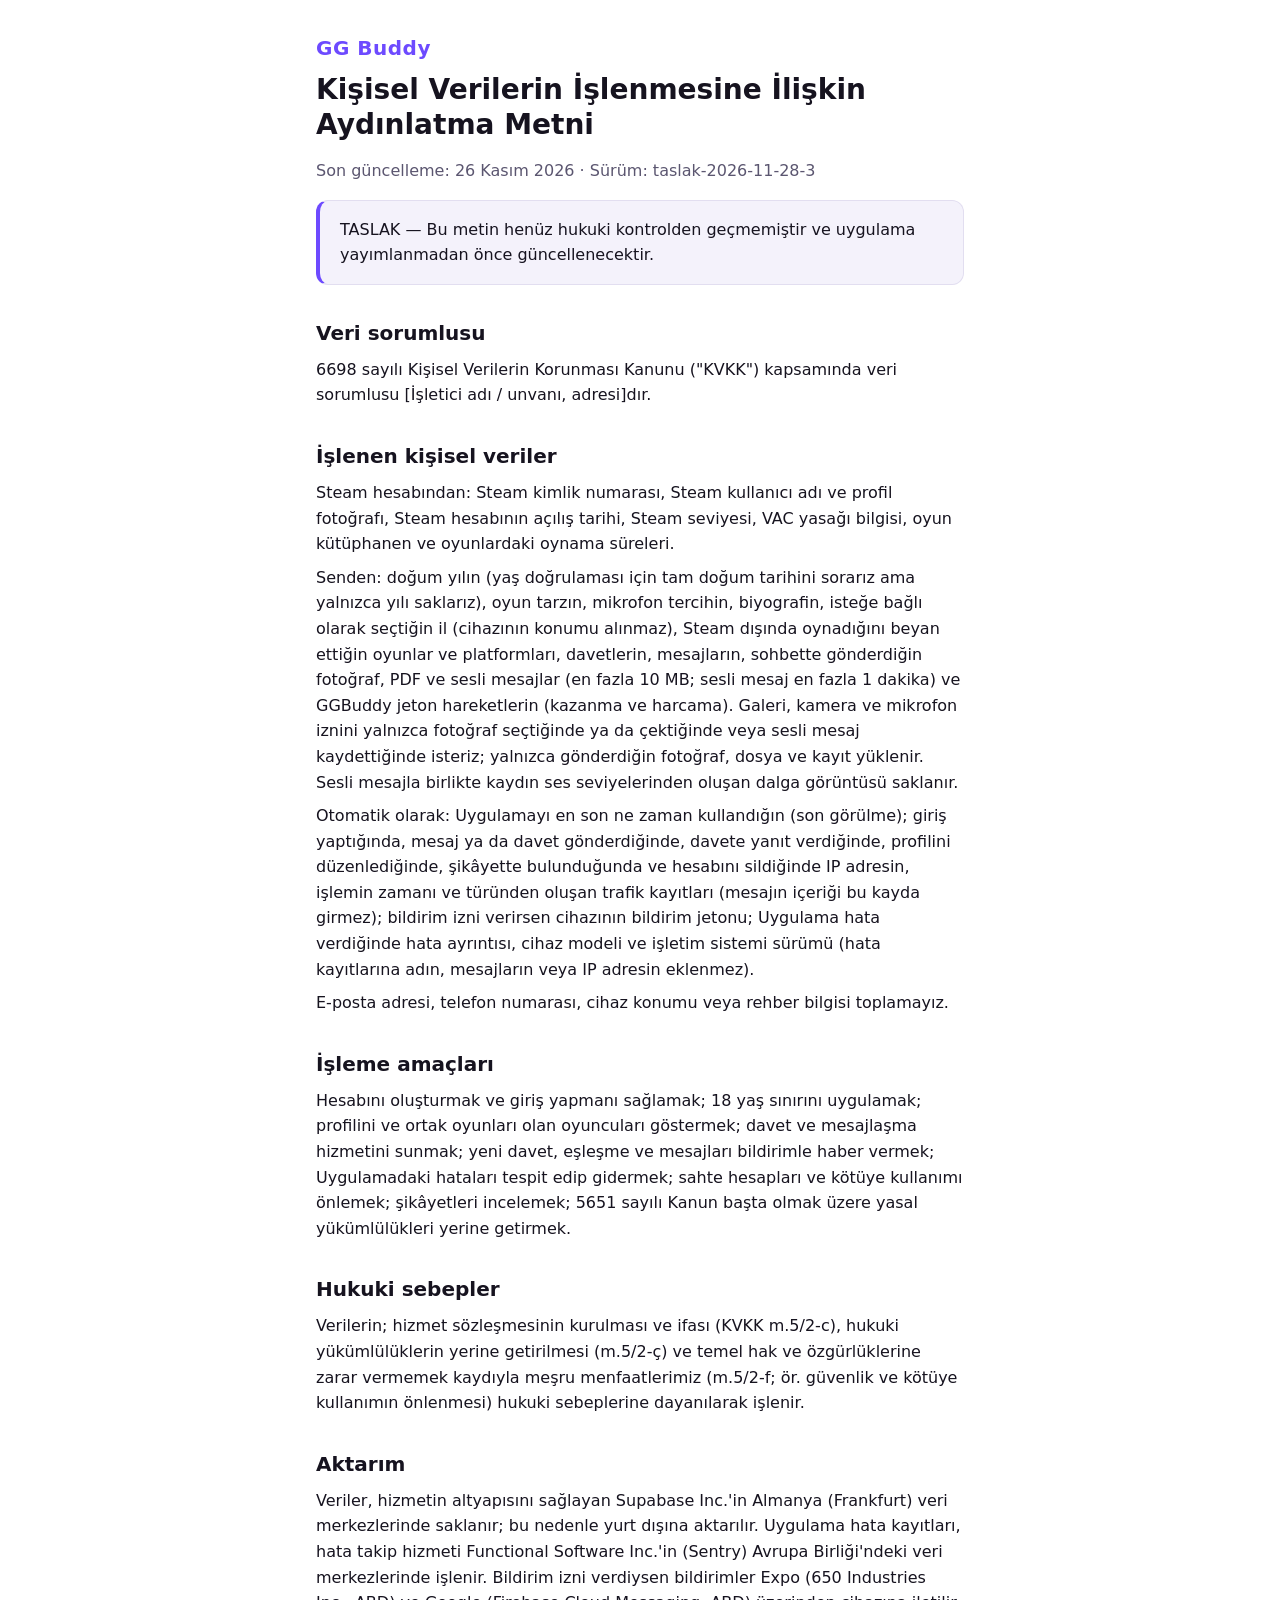
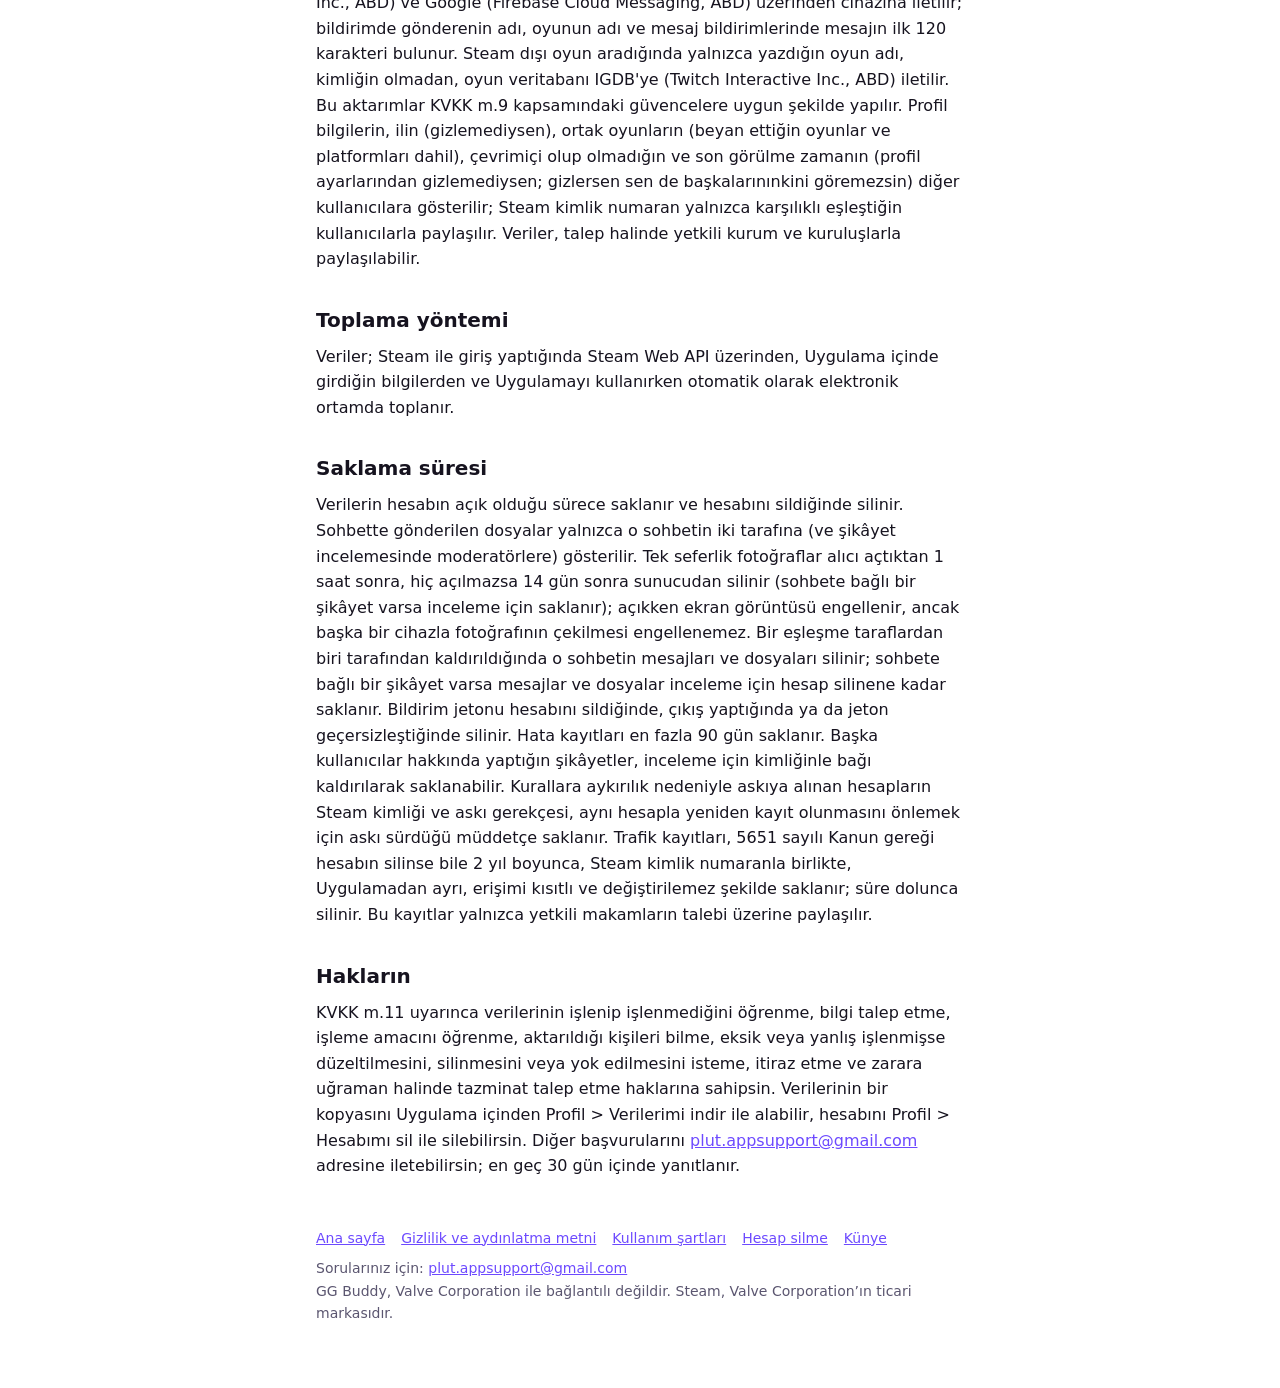
==== commit 6d1bf52a: "Site güncellemesi (ggbuddy cc538cb)" ====
--- a/gizlilik.html
+++ b/gizlilik.html
@@ -13,7 +13,7 @@
 <main>
 <a class="brand" href="./">GG Buddy</a>
 <h1>Kişisel Verilerin İşlenmesine İlişkin Aydınlatma Metni</h1>
-<p class="muted">Son güncelleme: 26 Kasım 2026 · Sürüm: taslak-2026-11-28-2</p>
+<p class="muted">Son güncelleme: 26 Kasım 2026 · Sürüm: taslak-2026-11-28-3</p>
 <div class="card notice"><p>TASLAK — Bu metin henüz hukuki kontrolden geçmemiştir ve uygulama yayımlanmadan önce güncellenecektir.</p></div>
 <div class="legal">
 <h2>Veri sorumlusu</h2>
@@ -28,7 +28,7 @@
 <h2>Hukuki sebepler</h2>
 <p>Verilerin; hizmet sözleşmesinin kurulması ve ifası (KVKK m.5/2-c), hukuki yükümlülüklerin yerine getirilmesi (m.5/2-ç) ve temel hak ve özgürlüklerine zarar vermemek kaydıyla meşru menfaatlerimiz (m.5/2-f; ör. güvenlik ve kötüye kullanımın önlenmesi) hukuki sebeplerine dayanılarak işlenir.</p>
 <h2>Aktarım</h2>
-<p>Veriler, hizmetin altyapısını sağlayan Supabase Inc.'in Almanya (Frankfurt) veri merkezlerinde saklanır; bu nedenle yurt dışına aktarılır. Uygulama hata kayıtları, hata takip hizmeti Functional Software Inc.'in (Sentry) Avrupa Birliği'ndeki veri merkezlerinde işlenir. Bildirim izni verdiysen bildirimler Expo (650 Industries Inc., ABD) ve Google (Firebase Cloud Messaging, ABD) üzerinden cihazına iletilir; bildirimde gönderenin adı, oyunun adı ve mesaj bildirimlerinde mesajın ilk 120 karakteri bulunur. Steam dışı oyun aradığında yalnızca yazdığın oyun adı, kimliğin olmadan, oyun veritabanı IGDB'ye (Twitch Interactive Inc., ABD) iletilir. Bu aktarımlar KVKK m.9 kapsamındaki güvencelere uygun şekilde yapılır. Profil bilgilerin, ilin (gizlemediysen), ortak oyunların (beyan ettiğin oyunlar ve platformları dahil), çevrimiçi olup olmadığın ve son görülme zamanın diğer kullanıcılara gösterilir; Steam kimlik numaran yalnızca karşılıklı eşleştiğin kullanıcılarla paylaşılır. Veriler, talep halinde yetkili kurum ve kuruluşlarla paylaşılabilir.</p>
+<p>Veriler, hizmetin altyapısını sağlayan Supabase Inc.'in Almanya (Frankfurt) veri merkezlerinde saklanır; bu nedenle yurt dışına aktarılır. Uygulama hata kayıtları, hata takip hizmeti Functional Software Inc.'in (Sentry) Avrupa Birliği'ndeki veri merkezlerinde işlenir. Bildirim izni verdiysen bildirimler Expo (650 Industries Inc., ABD) ve Google (Firebase Cloud Messaging, ABD) üzerinden cihazına iletilir; bildirimde gönderenin adı, oyunun adı ve mesaj bildirimlerinde mesajın ilk 120 karakteri bulunur. Steam dışı oyun aradığında yalnızca yazdığın oyun adı, kimliğin olmadan, oyun veritabanı IGDB'ye (Twitch Interactive Inc., ABD) iletilir. Bu aktarımlar KVKK m.9 kapsamındaki güvencelere uygun şekilde yapılır. Profil bilgilerin, ilin (gizlemediysen), ortak oyunların (beyan ettiğin oyunlar ve platformları dahil), çevrimiçi olup olmadığın ve son görülme zamanın (profil ayarlarından gizlemediysen; gizlersen sen de başkalarınınkini göremezsin) diğer kullanıcılara gösterilir; Steam kimlik numaran yalnızca karşılıklı eşleştiğin kullanıcılarla paylaşılır. Veriler, talep halinde yetkili kurum ve kuruluşlarla paylaşılabilir.</p>
 <h2>Toplama yöntemi</h2>
 <p>Veriler; Steam ile giriş yaptığında Steam Web API üzerinden, Uygulama içinde girdiğin bilgilerden ve Uygulamayı kullanırken otomatik olarak elektronik ortamda toplanır.</p>
 <h2>Saklama süresi</h2>
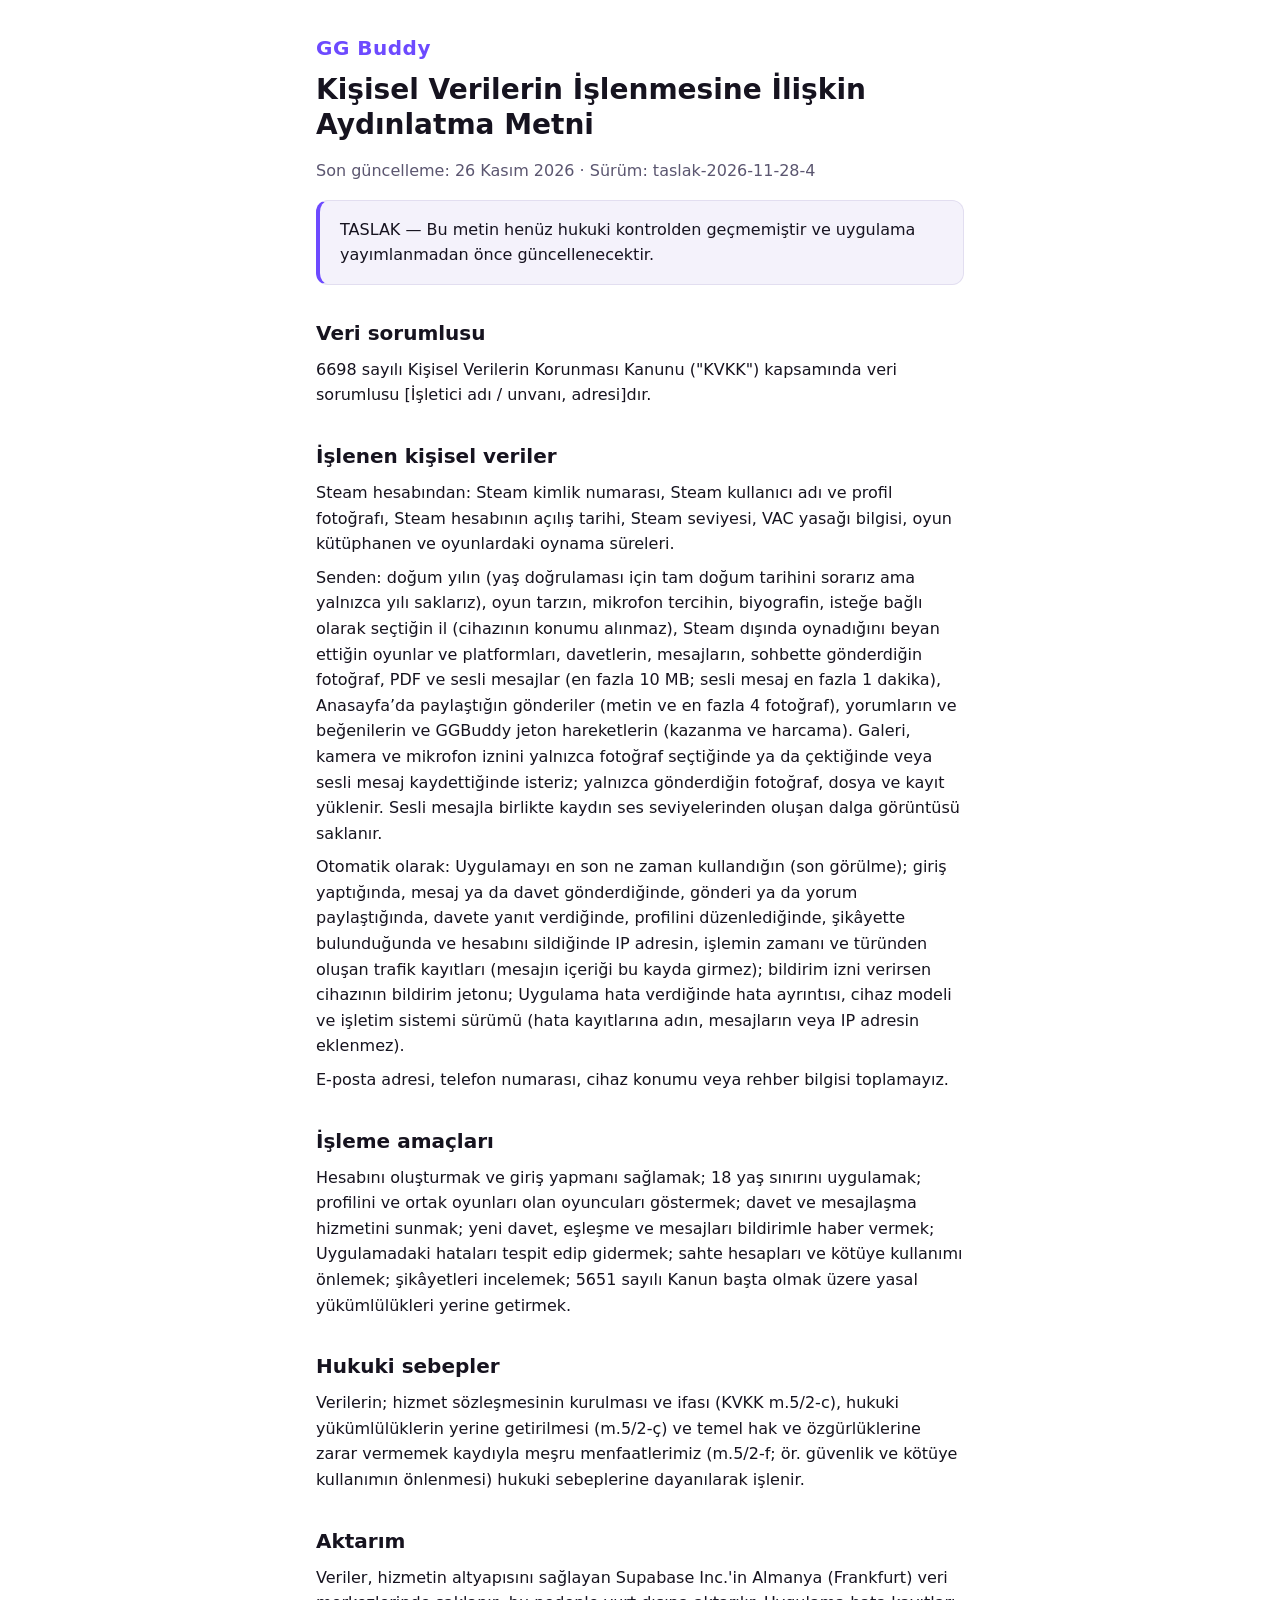
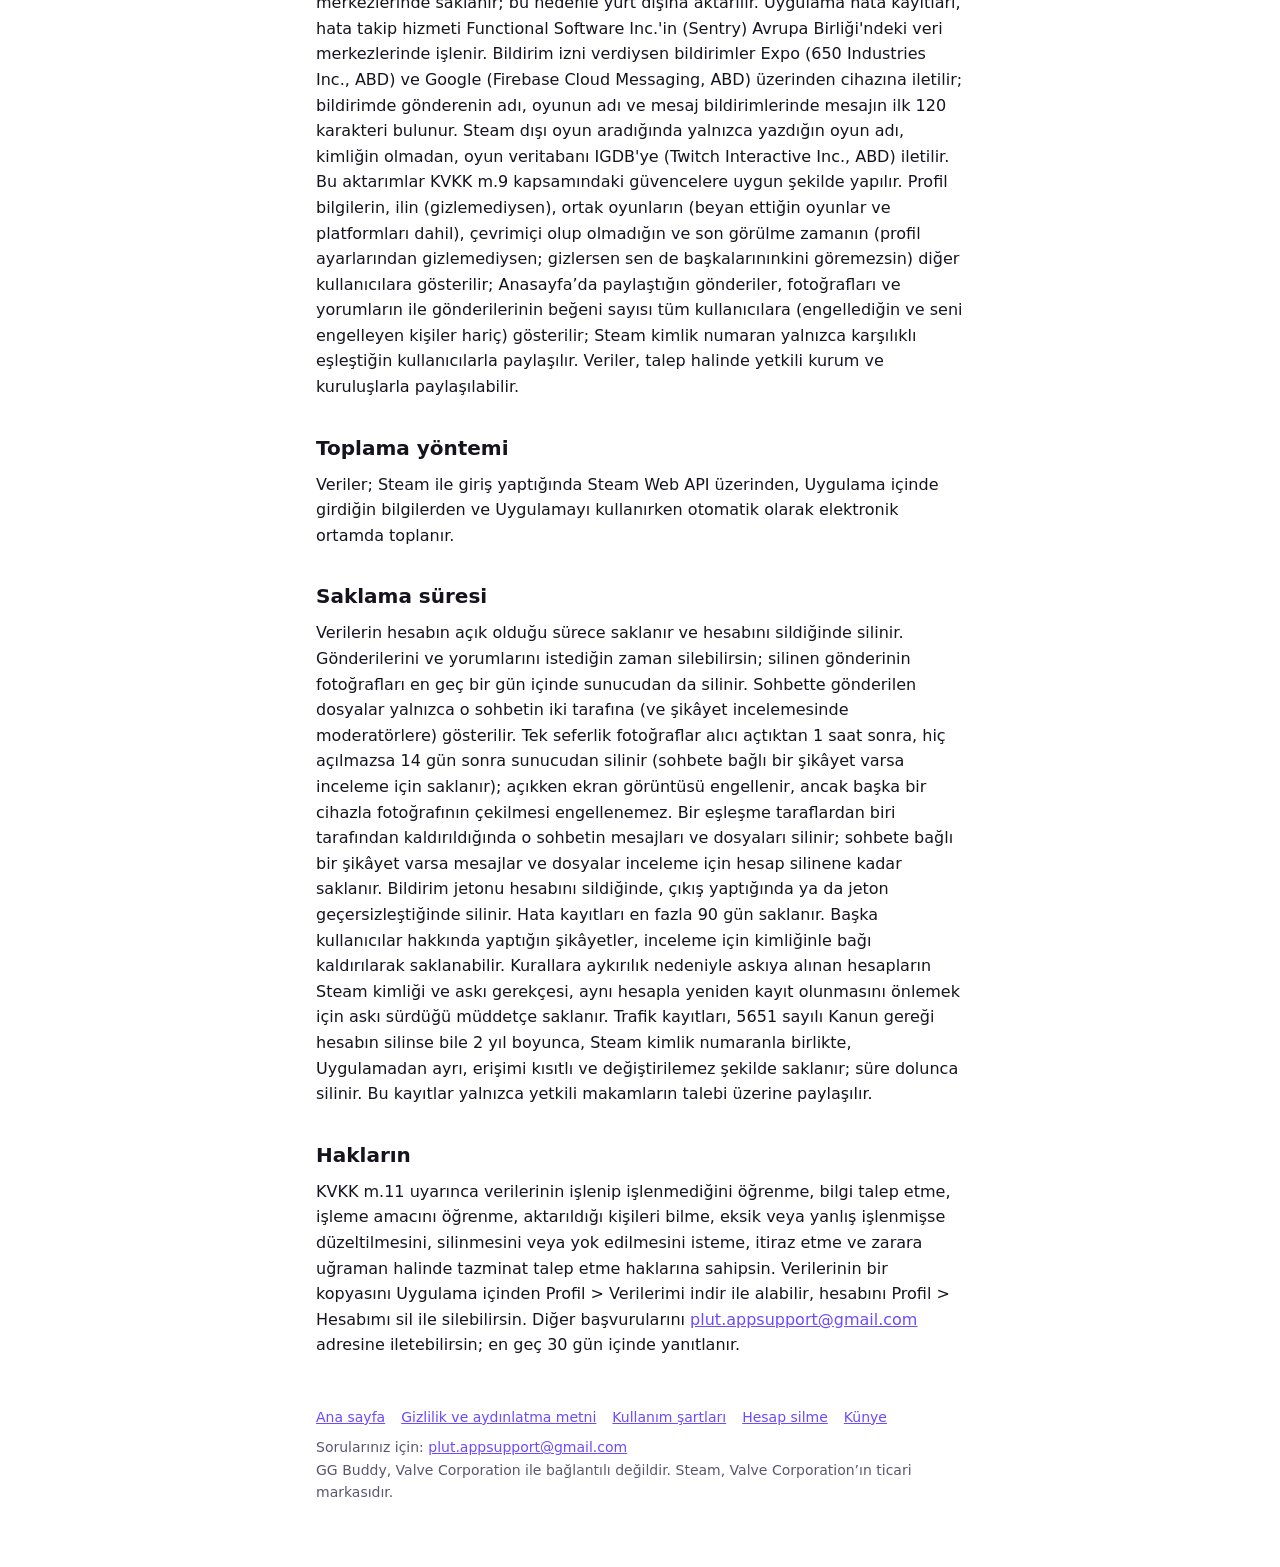
==== commit f62f107a: "Site güncellemesi (ggbuddy c8026ab)" ====
--- a/gizlilik.html
+++ b/gizlilik.html
@@ -13,26 +13,26 @@
 <main>
 <a class="brand" href="./">GG Buddy</a>
 <h1>Kişisel Verilerin İşlenmesine İlişkin Aydınlatma Metni</h1>
-<p class="muted">Son güncelleme: 26 Kasım 2026 · Sürüm: taslak-2026-11-28-3</p>
+<p class="muted">Son güncelleme: 26 Kasım 2026 · Sürüm: taslak-2026-11-28-4</p>
 <div class="card notice"><p>TASLAK — Bu metin henüz hukuki kontrolden geçmemiştir ve uygulama yayımlanmadan önce güncellenecektir.</p></div>
 <div class="legal">
 <h2>Veri sorumlusu</h2>
 <p>6698 sayılı Kişisel Verilerin Korunması Kanunu (&quot;KVKK&quot;) kapsamında veri sorumlusu [İşletici adı / unvanı, adresi]dır.</p>
 <h2>İşlenen kişisel veriler</h2>
 <p>Steam hesabından: Steam kimlik numarası, Steam kullanıcı adı ve profil fotoğrafı, Steam hesabının açılış tarihi, Steam seviyesi, VAC yasağı bilgisi, oyun kütüphanen ve oyunlardaki oynama süreleri.</p>
-<p>Senden: doğum yılın (yaş doğrulaması için tam doğum tarihini sorarız ama yalnızca yılı saklarız), oyun tarzın, mikrofon tercihin, biyografin, isteğe bağlı olarak seçtiğin il (cihazının konumu alınmaz), Steam dışında oynadığını beyan ettiğin oyunlar ve platformları, davetlerin, mesajların, sohbette gönderdiğin fotoğraf, PDF ve sesli mesajlar (en fazla 10 MB; sesli mesaj en fazla 1 dakika) ve GGBuddy jeton hareketlerin (kazanma ve harcama). Galeri, kamera ve mikrofon iznini yalnızca fotoğraf seçtiğinde ya da çektiğinde veya sesli mesaj kaydettiğinde isteriz; yalnızca gönderdiğin fotoğraf, dosya ve kayıt yüklenir. Sesli mesajla birlikte kaydın ses seviyelerinden oluşan dalga görüntüsü saklanır.</p>
-<p>Otomatik olarak: Uygulamayı en son ne zaman kullandığın (son görülme); giriş yaptığında, mesaj ya da davet gönderdiğinde, davete yanıt verdiğinde, profilini düzenlediğinde, şikâyette bulunduğunda ve hesabını sildiğinde IP adresin, işlemin zamanı ve türünden oluşan trafik kayıtları (mesajın içeriği bu kayda girmez); bildirim izni verirsen cihazının bildirim jetonu; Uygulama hata verdiğinde hata ayrıntısı, cihaz modeli ve işletim sistemi sürümü (hata kayıtlarına adın, mesajların veya IP adresin eklenmez).</p>
+<p>Senden: doğum yılın (yaş doğrulaması için tam doğum tarihini sorarız ama yalnızca yılı saklarız), oyun tarzın, mikrofon tercihin, biyografin, isteğe bağlı olarak seçtiğin il (cihazının konumu alınmaz), Steam dışında oynadığını beyan ettiğin oyunlar ve platformları, davetlerin, mesajların, sohbette gönderdiğin fotoğraf, PDF ve sesli mesajlar (en fazla 10 MB; sesli mesaj en fazla 1 dakika), Anasayfa’da paylaştığın gönderiler (metin ve en fazla 4 fotoğraf), yorumların ve beğenilerin ve GGBuddy jeton hareketlerin (kazanma ve harcama). Galeri, kamera ve mikrofon iznini yalnızca fotoğraf seçtiğinde ya da çektiğinde veya sesli mesaj kaydettiğinde isteriz; yalnızca gönderdiğin fotoğraf, dosya ve kayıt yüklenir. Sesli mesajla birlikte kaydın ses seviyelerinden oluşan dalga görüntüsü saklanır.</p>
+<p>Otomatik olarak: Uygulamayı en son ne zaman kullandığın (son görülme); giriş yaptığında, mesaj ya da davet gönderdiğinde, gönderi ya da yorum paylaştığında, davete yanıt verdiğinde, profilini düzenlediğinde, şikâyette bulunduğunda ve hesabını sildiğinde IP adresin, işlemin zamanı ve türünden oluşan trafik kayıtları (mesajın içeriği bu kayda girmez); bildirim izni verirsen cihazının bildirim jetonu; Uygulama hata verdiğinde hata ayrıntısı, cihaz modeli ve işletim sistemi sürümü (hata kayıtlarına adın, mesajların veya IP adresin eklenmez).</p>
 <p>E-posta adresi, telefon numarası, cihaz konumu veya rehber bilgisi toplamayız.</p>
 <h2>İşleme amaçları</h2>
 <p>Hesabını oluşturmak ve giriş yapmanı sağlamak; 18 yaş sınırını uygulamak; profilini ve ortak oyunları olan oyuncuları göstermek; davet ve mesajlaşma hizmetini sunmak; yeni davet, eşleşme ve mesajları bildirimle haber vermek; Uygulamadaki hataları tespit edip gidermek; sahte hesapları ve kötüye kullanımı önlemek; şikâyetleri incelemek; 5651 sayılı Kanun başta olmak üzere yasal yükümlülükleri yerine getirmek.</p>
 <h2>Hukuki sebepler</h2>
 <p>Verilerin; hizmet sözleşmesinin kurulması ve ifası (KVKK m.5/2-c), hukuki yükümlülüklerin yerine getirilmesi (m.5/2-ç) ve temel hak ve özgürlüklerine zarar vermemek kaydıyla meşru menfaatlerimiz (m.5/2-f; ör. güvenlik ve kötüye kullanımın önlenmesi) hukuki sebeplerine dayanılarak işlenir.</p>
 <h2>Aktarım</h2>
-<p>Veriler, hizmetin altyapısını sağlayan Supabase Inc.'in Almanya (Frankfurt) veri merkezlerinde saklanır; bu nedenle yurt dışına aktarılır. Uygulama hata kayıtları, hata takip hizmeti Functional Software Inc.'in (Sentry) Avrupa Birliği'ndeki veri merkezlerinde işlenir. Bildirim izni verdiysen bildirimler Expo (650 Industries Inc., ABD) ve Google (Firebase Cloud Messaging, ABD) üzerinden cihazına iletilir; bildirimde gönderenin adı, oyunun adı ve mesaj bildirimlerinde mesajın ilk 120 karakteri bulunur. Steam dışı oyun aradığında yalnızca yazdığın oyun adı, kimliğin olmadan, oyun veritabanı IGDB'ye (Twitch Interactive Inc., ABD) iletilir. Bu aktarımlar KVKK m.9 kapsamındaki güvencelere uygun şekilde yapılır. Profil bilgilerin, ilin (gizlemediysen), ortak oyunların (beyan ettiğin oyunlar ve platformları dahil), çevrimiçi olup olmadığın ve son görülme zamanın (profil ayarlarından gizlemediysen; gizlersen sen de başkalarınınkini göremezsin) diğer kullanıcılara gösterilir; Steam kimlik numaran yalnızca karşılıklı eşleştiğin kullanıcılarla paylaşılır. Veriler, talep halinde yetkili kurum ve kuruluşlarla paylaşılabilir.</p>
+<p>Veriler, hizmetin altyapısını sağlayan Supabase Inc.'in Almanya (Frankfurt) veri merkezlerinde saklanır; bu nedenle yurt dışına aktarılır. Uygulama hata kayıtları, hata takip hizmeti Functional Software Inc.'in (Sentry) Avrupa Birliği'ndeki veri merkezlerinde işlenir. Bildirim izni verdiysen bildirimler Expo (650 Industries Inc., ABD) ve Google (Firebase Cloud Messaging, ABD) üzerinden cihazına iletilir; bildirimde gönderenin adı, oyunun adı ve mesaj bildirimlerinde mesajın ilk 120 karakteri bulunur. Steam dışı oyun aradığında yalnızca yazdığın oyun adı, kimliğin olmadan, oyun veritabanı IGDB'ye (Twitch Interactive Inc., ABD) iletilir. Bu aktarımlar KVKK m.9 kapsamındaki güvencelere uygun şekilde yapılır. Profil bilgilerin, ilin (gizlemediysen), ortak oyunların (beyan ettiğin oyunlar ve platformları dahil), çevrimiçi olup olmadığın ve son görülme zamanın (profil ayarlarından gizlemediysen; gizlersen sen de başkalarınınkini göremezsin) diğer kullanıcılara gösterilir; Anasayfa’da paylaştığın gönderiler, fotoğrafları ve yorumların ile gönderilerinin beğeni sayısı tüm kullanıcılara (engellediğin ve seni engelleyen kişiler hariç) gösterilir; Steam kimlik numaran yalnızca karşılıklı eşleştiğin kullanıcılarla paylaşılır. Veriler, talep halinde yetkili kurum ve kuruluşlarla paylaşılabilir.</p>
 <h2>Toplama yöntemi</h2>
 <p>Veriler; Steam ile giriş yaptığında Steam Web API üzerinden, Uygulama içinde girdiğin bilgilerden ve Uygulamayı kullanırken otomatik olarak elektronik ortamda toplanır.</p>
 <h2>Saklama süresi</h2>
-<p>Verilerin hesabın açık olduğu sürece saklanır ve hesabını sildiğinde silinir. Sohbette gönderilen dosyalar yalnızca o sohbetin iki tarafına (ve şikâyet incelemesinde moderatörlere) gösterilir. Tek seferlik fotoğraflar alıcı açtıktan 1 saat sonra, hiç açılmazsa 14 gün sonra sunucudan silinir (sohbete bağlı bir şikâyet varsa inceleme için saklanır); açıkken ekran görüntüsü engellenir, ancak başka bir cihazla fotoğrafının çekilmesi engellenemez. Bir eşleşme taraflardan biri tarafından kaldırıldığında o sohbetin mesajları ve dosyaları silinir; sohbete bağlı bir şikâyet varsa mesajlar ve dosyalar inceleme için hesap silinene kadar saklanır. Bildirim jetonu hesabını sildiğinde, çıkış yaptığında ya da jeton geçersizleştiğinde silinir. Hata kayıtları en fazla 90 gün saklanır. Başka kullanıcılar hakkında yaptığın şikâyetler, inceleme için kimliğinle bağı kaldırılarak saklanabilir. Kurallara aykırılık nedeniyle askıya alınan hesapların Steam kimliği ve askı gerekçesi, aynı hesapla yeniden kayıt olunmasını önlemek için askı sürdüğü müddetçe saklanır. Trafik kayıtları, 5651 sayılı Kanun gereği hesabın silinse bile 2 yıl boyunca, Steam kimlik numaranla birlikte, Uygulamadan ayrı, erişimi kısıtlı ve değiştirilemez şekilde saklanır; süre dolunca silinir. Bu kayıtlar yalnızca yetkili makamların talebi üzerine paylaşılır.</p>
+<p>Verilerin hesabın açık olduğu sürece saklanır ve hesabını sildiğinde silinir. Gönderilerini ve yorumlarını istediğin zaman silebilirsin; silinen gönderinin fotoğrafları en geç bir gün içinde sunucudan da silinir. Sohbette gönderilen dosyalar yalnızca o sohbetin iki tarafına (ve şikâyet incelemesinde moderatörlere) gösterilir. Tek seferlik fotoğraflar alıcı açtıktan 1 saat sonra, hiç açılmazsa 14 gün sonra sunucudan silinir (sohbete bağlı bir şikâyet varsa inceleme için saklanır); açıkken ekran görüntüsü engellenir, ancak başka bir cihazla fotoğrafının çekilmesi engellenemez. Bir eşleşme taraflardan biri tarafından kaldırıldığında o sohbetin mesajları ve dosyaları silinir; sohbete bağlı bir şikâyet varsa mesajlar ve dosyalar inceleme için hesap silinene kadar saklanır. Bildirim jetonu hesabını sildiğinde, çıkış yaptığında ya da jeton geçersizleştiğinde silinir. Hata kayıtları en fazla 90 gün saklanır. Başka kullanıcılar hakkında yaptığın şikâyetler, inceleme için kimliğinle bağı kaldırılarak saklanabilir. Kurallara aykırılık nedeniyle askıya alınan hesapların Steam kimliği ve askı gerekçesi, aynı hesapla yeniden kayıt olunmasını önlemek için askı sürdüğü müddetçe saklanır. Trafik kayıtları, 5651 sayılı Kanun gereği hesabın silinse bile 2 yıl boyunca, Steam kimlik numaranla birlikte, Uygulamadan ayrı, erişimi kısıtlı ve değiştirilemez şekilde saklanır; süre dolunca silinir. Bu kayıtlar yalnızca yetkili makamların talebi üzerine paylaşılır.</p>
 <h2>Hakların</h2>
 <p>KVKK m.11 uyarınca verilerinin işlenip işlenmediğini öğrenme, bilgi talep etme, işleme amacını öğrenme, aktarıldığı kişileri bilme, eksik veya yanlış işlenmişse düzeltilmesini, silinmesini veya yok edilmesini isteme, itiraz etme ve zarara uğraman halinde tazminat talep etme haklarına sahipsin. Verilerinin bir kopyasını Uygulama içinden Profil &gt; Verilerimi indir ile alabilir, hesabını Profil &gt; Hesabımı sil ile silebilirsin. Diğer başvurularını <a href="mailto:plut.appsupport@gmail.com">plut.appsupport@gmail.com</a> adresine iletebilirsin; en geç 30 gün içinde yanıtlanır.</p>
 </div>
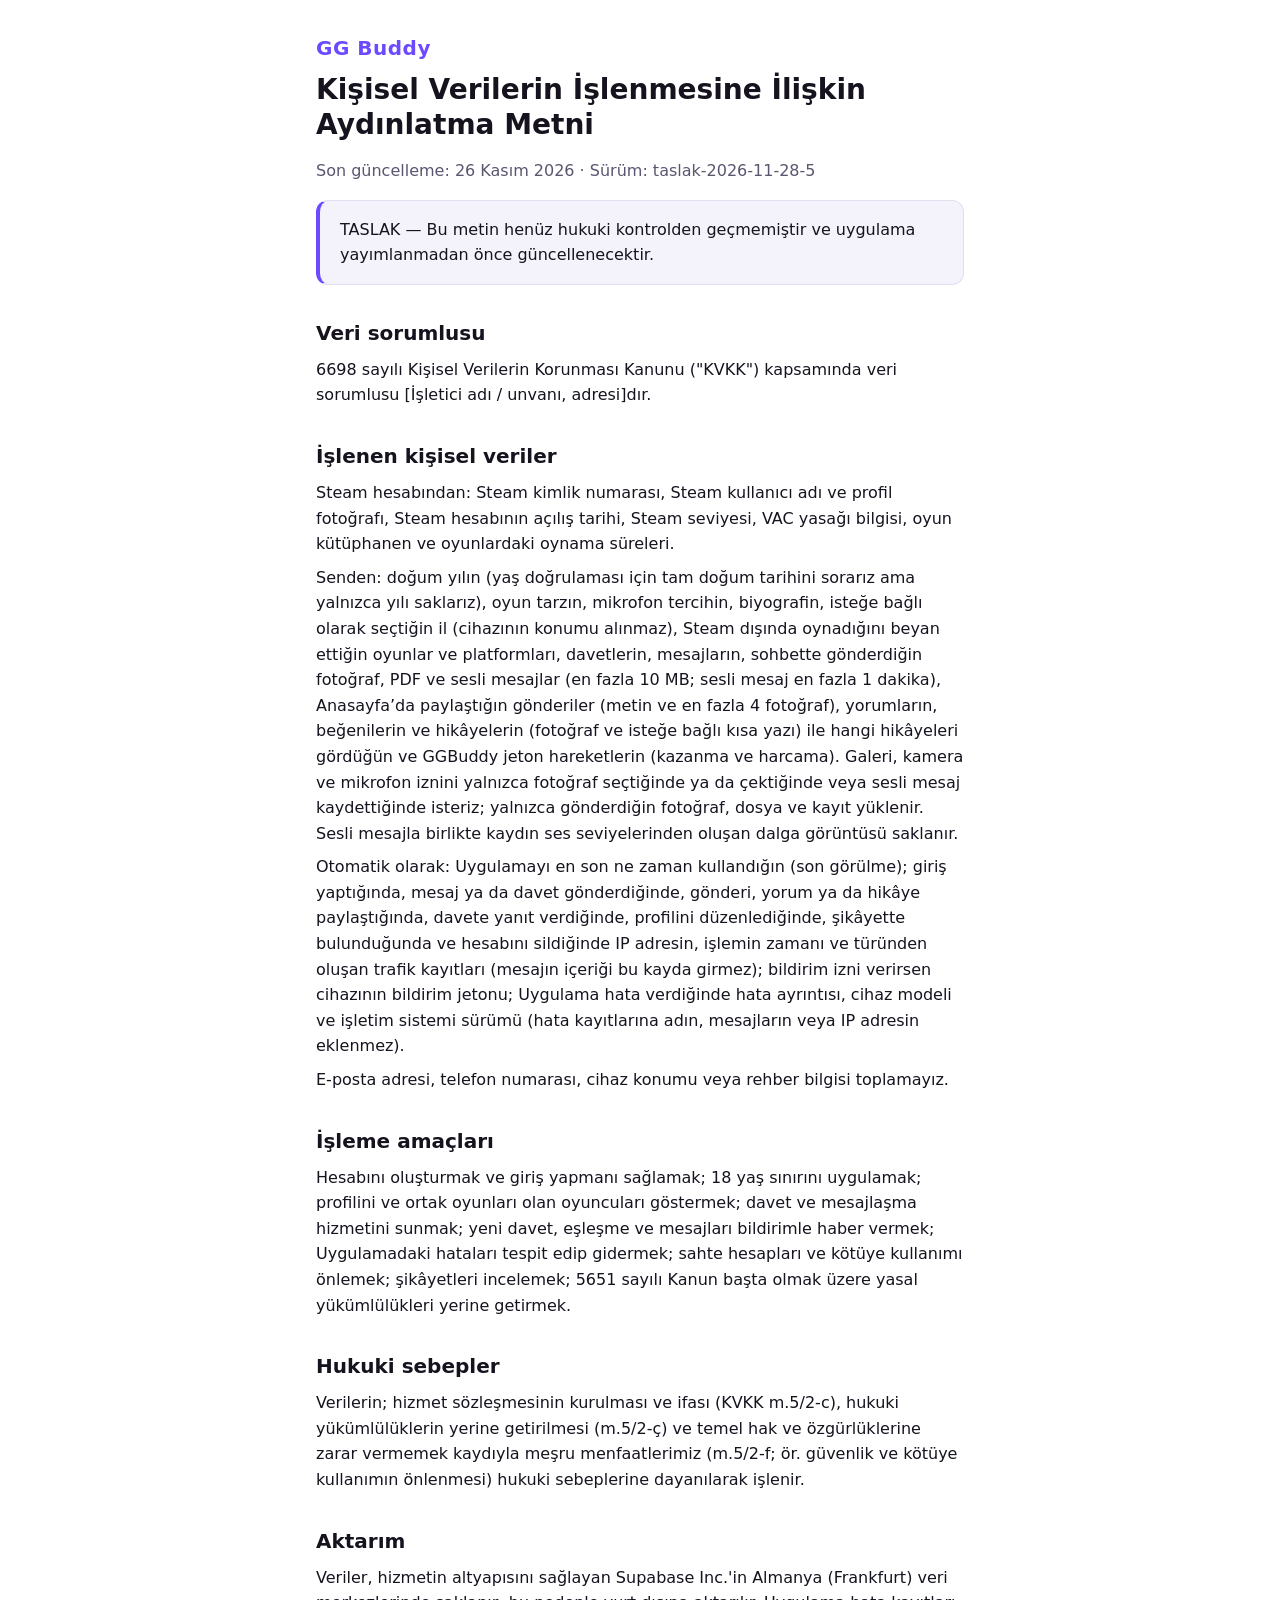
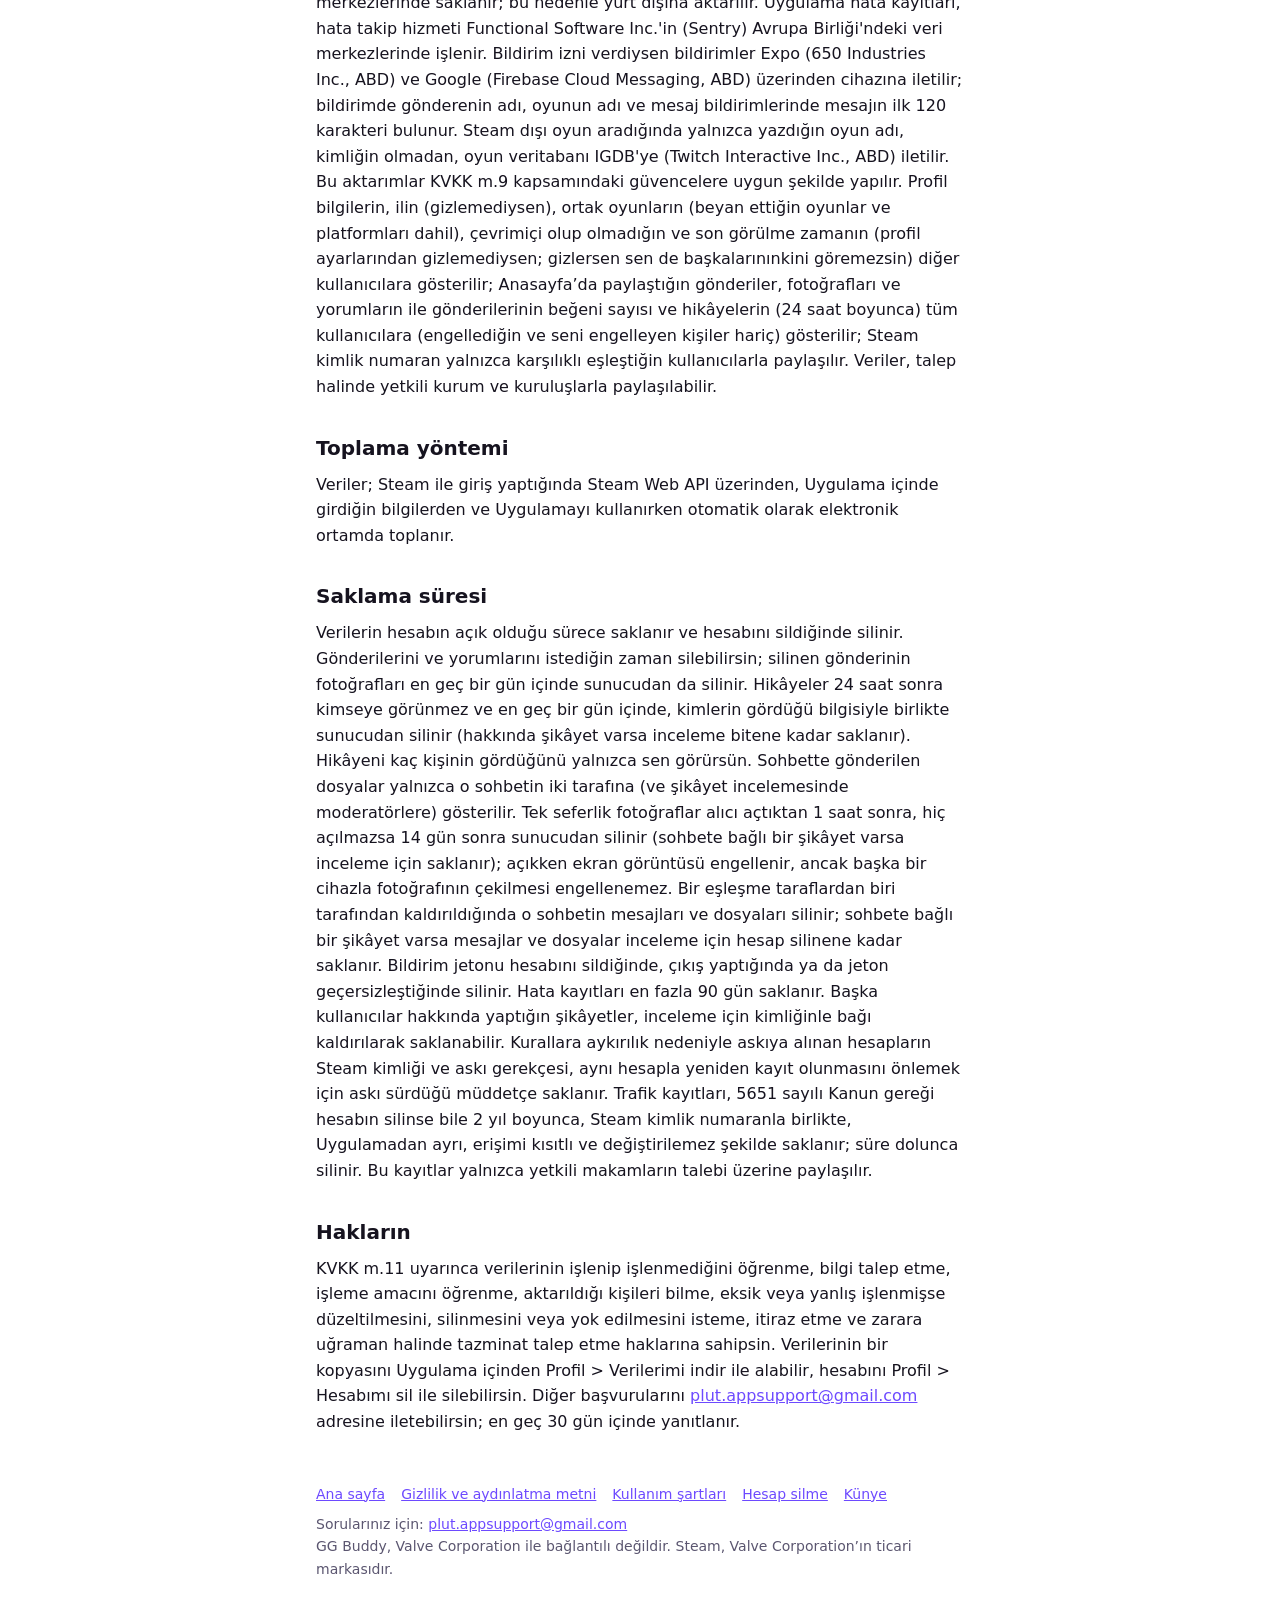
==== commit 4545c616: "Site güncellemesi (ggbuddy ba7fd87)" ====
--- a/gizlilik.html
+++ b/gizlilik.html
@@ -13,26 +13,26 @@
 <main>
 <a class="brand" href="./">GG Buddy</a>
 <h1>Kişisel Verilerin İşlenmesine İlişkin Aydınlatma Metni</h1>
-<p class="muted">Son güncelleme: 26 Kasım 2026 · Sürüm: taslak-2026-11-28-4</p>
+<p class="muted">Son güncelleme: 26 Kasım 2026 · Sürüm: taslak-2026-11-28-5</p>
 <div class="card notice"><p>TASLAK — Bu metin henüz hukuki kontrolden geçmemiştir ve uygulama yayımlanmadan önce güncellenecektir.</p></div>
 <div class="legal">
 <h2>Veri sorumlusu</h2>
 <p>6698 sayılı Kişisel Verilerin Korunması Kanunu (&quot;KVKK&quot;) kapsamında veri sorumlusu [İşletici adı / unvanı, adresi]dır.</p>
 <h2>İşlenen kişisel veriler</h2>
 <p>Steam hesabından: Steam kimlik numarası, Steam kullanıcı adı ve profil fotoğrafı, Steam hesabının açılış tarihi, Steam seviyesi, VAC yasağı bilgisi, oyun kütüphanen ve oyunlardaki oynama süreleri.</p>
-<p>Senden: doğum yılın (yaş doğrulaması için tam doğum tarihini sorarız ama yalnızca yılı saklarız), oyun tarzın, mikrofon tercihin, biyografin, isteğe bağlı olarak seçtiğin il (cihazının konumu alınmaz), Steam dışında oynadığını beyan ettiğin oyunlar ve platformları, davetlerin, mesajların, sohbette gönderdiğin fotoğraf, PDF ve sesli mesajlar (en fazla 10 MB; sesli mesaj en fazla 1 dakika), Anasayfa’da paylaştığın gönderiler (metin ve en fazla 4 fotoğraf), yorumların ve beğenilerin ve GGBuddy jeton hareketlerin (kazanma ve harcama). Galeri, kamera ve mikrofon iznini yalnızca fotoğraf seçtiğinde ya da çektiğinde veya sesli mesaj kaydettiğinde isteriz; yalnızca gönderdiğin fotoğraf, dosya ve kayıt yüklenir. Sesli mesajla birlikte kaydın ses seviyelerinden oluşan dalga görüntüsü saklanır.</p>
-<p>Otomatik olarak: Uygulamayı en son ne zaman kullandığın (son görülme); giriş yaptığında, mesaj ya da davet gönderdiğinde, gönderi ya da yorum paylaştığında, davete yanıt verdiğinde, profilini düzenlediğinde, şikâyette bulunduğunda ve hesabını sildiğinde IP adresin, işlemin zamanı ve türünden oluşan trafik kayıtları (mesajın içeriği bu kayda girmez); bildirim izni verirsen cihazının bildirim jetonu; Uygulama hata verdiğinde hata ayrıntısı, cihaz modeli ve işletim sistemi sürümü (hata kayıtlarına adın, mesajların veya IP adresin eklenmez).</p>
+<p>Senden: doğum yılın (yaş doğrulaması için tam doğum tarihini sorarız ama yalnızca yılı saklarız), oyun tarzın, mikrofon tercihin, biyografin, isteğe bağlı olarak seçtiğin il (cihazının konumu alınmaz), Steam dışında oynadığını beyan ettiğin oyunlar ve platformları, davetlerin, mesajların, sohbette gönderdiğin fotoğraf, PDF ve sesli mesajlar (en fazla 10 MB; sesli mesaj en fazla 1 dakika), Anasayfa’da paylaştığın gönderiler (metin ve en fazla 4 fotoğraf), yorumların, beğenilerin ve hikâyelerin (fotoğraf ve isteğe bağlı kısa yazı) ile hangi hikâyeleri gördüğün ve GGBuddy jeton hareketlerin (kazanma ve harcama). Galeri, kamera ve mikrofon iznini yalnızca fotoğraf seçtiğinde ya da çektiğinde veya sesli mesaj kaydettiğinde isteriz; yalnızca gönderdiğin fotoğraf, dosya ve kayıt yüklenir. Sesli mesajla birlikte kaydın ses seviyelerinden oluşan dalga görüntüsü saklanır.</p>
+<p>Otomatik olarak: Uygulamayı en son ne zaman kullandığın (son görülme); giriş yaptığında, mesaj ya da davet gönderdiğinde, gönderi, yorum ya da hikâye paylaştığında, davete yanıt verdiğinde, profilini düzenlediğinde, şikâyette bulunduğunda ve hesabını sildiğinde IP adresin, işlemin zamanı ve türünden oluşan trafik kayıtları (mesajın içeriği bu kayda girmez); bildirim izni verirsen cihazının bildirim jetonu; Uygulama hata verdiğinde hata ayrıntısı, cihaz modeli ve işletim sistemi sürümü (hata kayıtlarına adın, mesajların veya IP adresin eklenmez).</p>
 <p>E-posta adresi, telefon numarası, cihaz konumu veya rehber bilgisi toplamayız.</p>
 <h2>İşleme amaçları</h2>
 <p>Hesabını oluşturmak ve giriş yapmanı sağlamak; 18 yaş sınırını uygulamak; profilini ve ortak oyunları olan oyuncuları göstermek; davet ve mesajlaşma hizmetini sunmak; yeni davet, eşleşme ve mesajları bildirimle haber vermek; Uygulamadaki hataları tespit edip gidermek; sahte hesapları ve kötüye kullanımı önlemek; şikâyetleri incelemek; 5651 sayılı Kanun başta olmak üzere yasal yükümlülükleri yerine getirmek.</p>
 <h2>Hukuki sebepler</h2>
 <p>Verilerin; hizmet sözleşmesinin kurulması ve ifası (KVKK m.5/2-c), hukuki yükümlülüklerin yerine getirilmesi (m.5/2-ç) ve temel hak ve özgürlüklerine zarar vermemek kaydıyla meşru menfaatlerimiz (m.5/2-f; ör. güvenlik ve kötüye kullanımın önlenmesi) hukuki sebeplerine dayanılarak işlenir.</p>
 <h2>Aktarım</h2>
-<p>Veriler, hizmetin altyapısını sağlayan Supabase Inc.'in Almanya (Frankfurt) veri merkezlerinde saklanır; bu nedenle yurt dışına aktarılır. Uygulama hata kayıtları, hata takip hizmeti Functional Software Inc.'in (Sentry) Avrupa Birliği'ndeki veri merkezlerinde işlenir. Bildirim izni verdiysen bildirimler Expo (650 Industries Inc., ABD) ve Google (Firebase Cloud Messaging, ABD) üzerinden cihazına iletilir; bildirimde gönderenin adı, oyunun adı ve mesaj bildirimlerinde mesajın ilk 120 karakteri bulunur. Steam dışı oyun aradığında yalnızca yazdığın oyun adı, kimliğin olmadan, oyun veritabanı IGDB'ye (Twitch Interactive Inc., ABD) iletilir. Bu aktarımlar KVKK m.9 kapsamındaki güvencelere uygun şekilde yapılır. Profil bilgilerin, ilin (gizlemediysen), ortak oyunların (beyan ettiğin oyunlar ve platformları dahil), çevrimiçi olup olmadığın ve son görülme zamanın (profil ayarlarından gizlemediysen; gizlersen sen de başkalarınınkini göremezsin) diğer kullanıcılara gösterilir; Anasayfa’da paylaştığın gönderiler, fotoğrafları ve yorumların ile gönderilerinin beğeni sayısı tüm kullanıcılara (engellediğin ve seni engelleyen kişiler hariç) gösterilir; Steam kimlik numaran yalnızca karşılıklı eşleştiğin kullanıcılarla paylaşılır. Veriler, talep halinde yetkili kurum ve kuruluşlarla paylaşılabilir.</p>
+<p>Veriler, hizmetin altyapısını sağlayan Supabase Inc.'in Almanya (Frankfurt) veri merkezlerinde saklanır; bu nedenle yurt dışına aktarılır. Uygulama hata kayıtları, hata takip hizmeti Functional Software Inc.'in (Sentry) Avrupa Birliği'ndeki veri merkezlerinde işlenir. Bildirim izni verdiysen bildirimler Expo (650 Industries Inc., ABD) ve Google (Firebase Cloud Messaging, ABD) üzerinden cihazına iletilir; bildirimde gönderenin adı, oyunun adı ve mesaj bildirimlerinde mesajın ilk 120 karakteri bulunur. Steam dışı oyun aradığında yalnızca yazdığın oyun adı, kimliğin olmadan, oyun veritabanı IGDB'ye (Twitch Interactive Inc., ABD) iletilir. Bu aktarımlar KVKK m.9 kapsamındaki güvencelere uygun şekilde yapılır. Profil bilgilerin, ilin (gizlemediysen), ortak oyunların (beyan ettiğin oyunlar ve platformları dahil), çevrimiçi olup olmadığın ve son görülme zamanın (profil ayarlarından gizlemediysen; gizlersen sen de başkalarınınkini göremezsin) diğer kullanıcılara gösterilir; Anasayfa’da paylaştığın gönderiler, fotoğrafları ve yorumların ile gönderilerinin beğeni sayısı ve hikâyelerin (24 saat boyunca) tüm kullanıcılara (engellediğin ve seni engelleyen kişiler hariç) gösterilir; Steam kimlik numaran yalnızca karşılıklı eşleştiğin kullanıcılarla paylaşılır. Veriler, talep halinde yetkili kurum ve kuruluşlarla paylaşılabilir.</p>
 <h2>Toplama yöntemi</h2>
 <p>Veriler; Steam ile giriş yaptığında Steam Web API üzerinden, Uygulama içinde girdiğin bilgilerden ve Uygulamayı kullanırken otomatik olarak elektronik ortamda toplanır.</p>
 <h2>Saklama süresi</h2>
-<p>Verilerin hesabın açık olduğu sürece saklanır ve hesabını sildiğinde silinir. Gönderilerini ve yorumlarını istediğin zaman silebilirsin; silinen gönderinin fotoğrafları en geç bir gün içinde sunucudan da silinir. Sohbette gönderilen dosyalar yalnızca o sohbetin iki tarafına (ve şikâyet incelemesinde moderatörlere) gösterilir. Tek seferlik fotoğraflar alıcı açtıktan 1 saat sonra, hiç açılmazsa 14 gün sonra sunucudan silinir (sohbete bağlı bir şikâyet varsa inceleme için saklanır); açıkken ekran görüntüsü engellenir, ancak başka bir cihazla fotoğrafının çekilmesi engellenemez. Bir eşleşme taraflardan biri tarafından kaldırıldığında o sohbetin mesajları ve dosyaları silinir; sohbete bağlı bir şikâyet varsa mesajlar ve dosyalar inceleme için hesap silinene kadar saklanır. Bildirim jetonu hesabını sildiğinde, çıkış yaptığında ya da jeton geçersizleştiğinde silinir. Hata kayıtları en fazla 90 gün saklanır. Başka kullanıcılar hakkında yaptığın şikâyetler, inceleme için kimliğinle bağı kaldırılarak saklanabilir. Kurallara aykırılık nedeniyle askıya alınan hesapların Steam kimliği ve askı gerekçesi, aynı hesapla yeniden kayıt olunmasını önlemek için askı sürdüğü müddetçe saklanır. Trafik kayıtları, 5651 sayılı Kanun gereği hesabın silinse bile 2 yıl boyunca, Steam kimlik numaranla birlikte, Uygulamadan ayrı, erişimi kısıtlı ve değiştirilemez şekilde saklanır; süre dolunca silinir. Bu kayıtlar yalnızca yetkili makamların talebi üzerine paylaşılır.</p>
+<p>Verilerin hesabın açık olduğu sürece saklanır ve hesabını sildiğinde silinir. Gönderilerini ve yorumlarını istediğin zaman silebilirsin; silinen gönderinin fotoğrafları en geç bir gün içinde sunucudan da silinir. Hikâyeler 24 saat sonra kimseye görünmez ve en geç bir gün içinde, kimlerin gördüğü bilgisiyle birlikte sunucudan silinir (hakkında şikâyet varsa inceleme bitene kadar saklanır). Hikâyeni kaç kişinin gördüğünü yalnızca sen görürsün. Sohbette gönderilen dosyalar yalnızca o sohbetin iki tarafına (ve şikâyet incelemesinde moderatörlere) gösterilir. Tek seferlik fotoğraflar alıcı açtıktan 1 saat sonra, hiç açılmazsa 14 gün sonra sunucudan silinir (sohbete bağlı bir şikâyet varsa inceleme için saklanır); açıkken ekran görüntüsü engellenir, ancak başka bir cihazla fotoğrafının çekilmesi engellenemez. Bir eşleşme taraflardan biri tarafından kaldırıldığında o sohbetin mesajları ve dosyaları silinir; sohbete bağlı bir şikâyet varsa mesajlar ve dosyalar inceleme için hesap silinene kadar saklanır. Bildirim jetonu hesabını sildiğinde, çıkış yaptığında ya da jeton geçersizleştiğinde silinir. Hata kayıtları en fazla 90 gün saklanır. Başka kullanıcılar hakkında yaptığın şikâyetler, inceleme için kimliğinle bağı kaldırılarak saklanabilir. Kurallara aykırılık nedeniyle askıya alınan hesapların Steam kimliği ve askı gerekçesi, aynı hesapla yeniden kayıt olunmasını önlemek için askı sürdüğü müddetçe saklanır. Trafik kayıtları, 5651 sayılı Kanun gereği hesabın silinse bile 2 yıl boyunca, Steam kimlik numaranla birlikte, Uygulamadan ayrı, erişimi kısıtlı ve değiştirilemez şekilde saklanır; süre dolunca silinir. Bu kayıtlar yalnızca yetkili makamların talebi üzerine paylaşılır.</p>
 <h2>Hakların</h2>
 <p>KVKK m.11 uyarınca verilerinin işlenip işlenmediğini öğrenme, bilgi talep etme, işleme amacını öğrenme, aktarıldığı kişileri bilme, eksik veya yanlış işlenmişse düzeltilmesini, silinmesini veya yok edilmesini isteme, itiraz etme ve zarara uğraman halinde tazminat talep etme haklarına sahipsin. Verilerinin bir kopyasını Uygulama içinden Profil &gt; Verilerimi indir ile alabilir, hesabını Profil &gt; Hesabımı sil ile silebilirsin. Diğer başvurularını <a href="mailto:plut.appsupport@gmail.com">plut.appsupport@gmail.com</a> adresine iletebilirsin; en geç 30 gün içinde yanıtlanır.</p>
 </div>
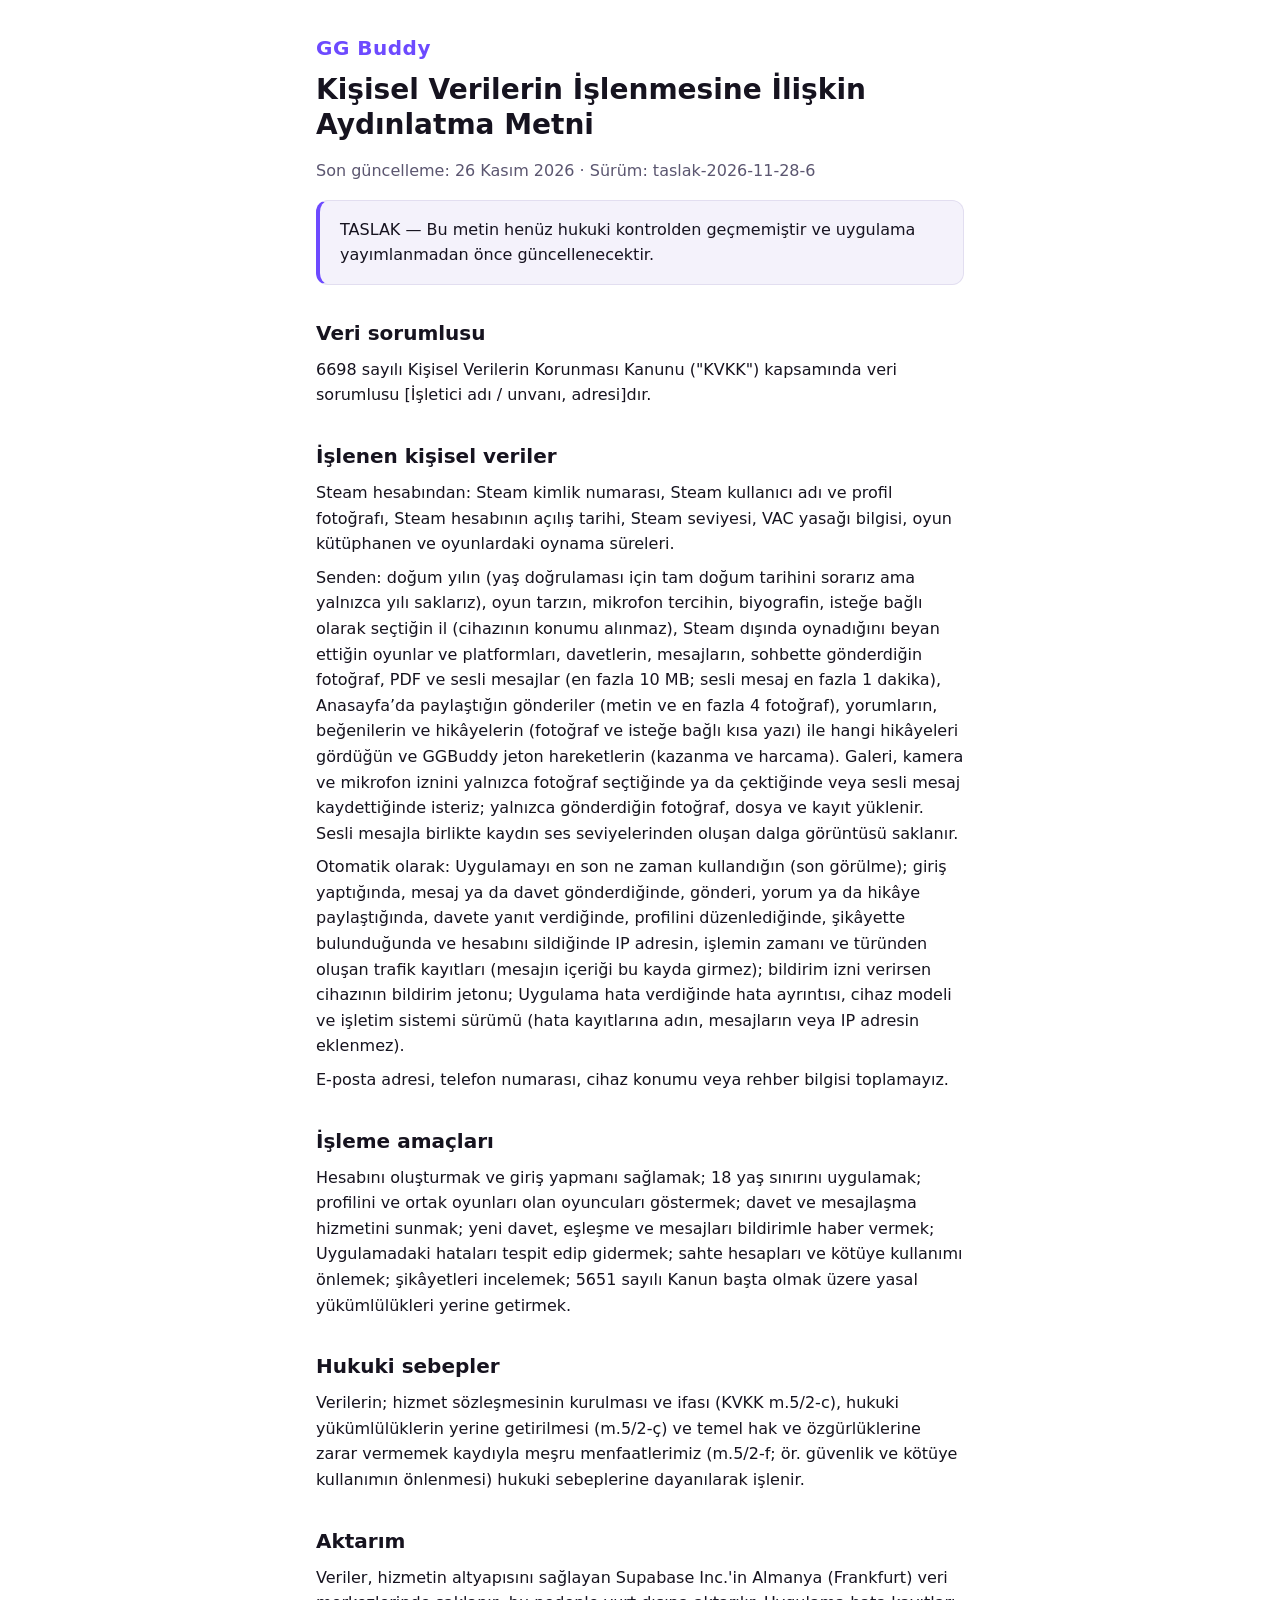
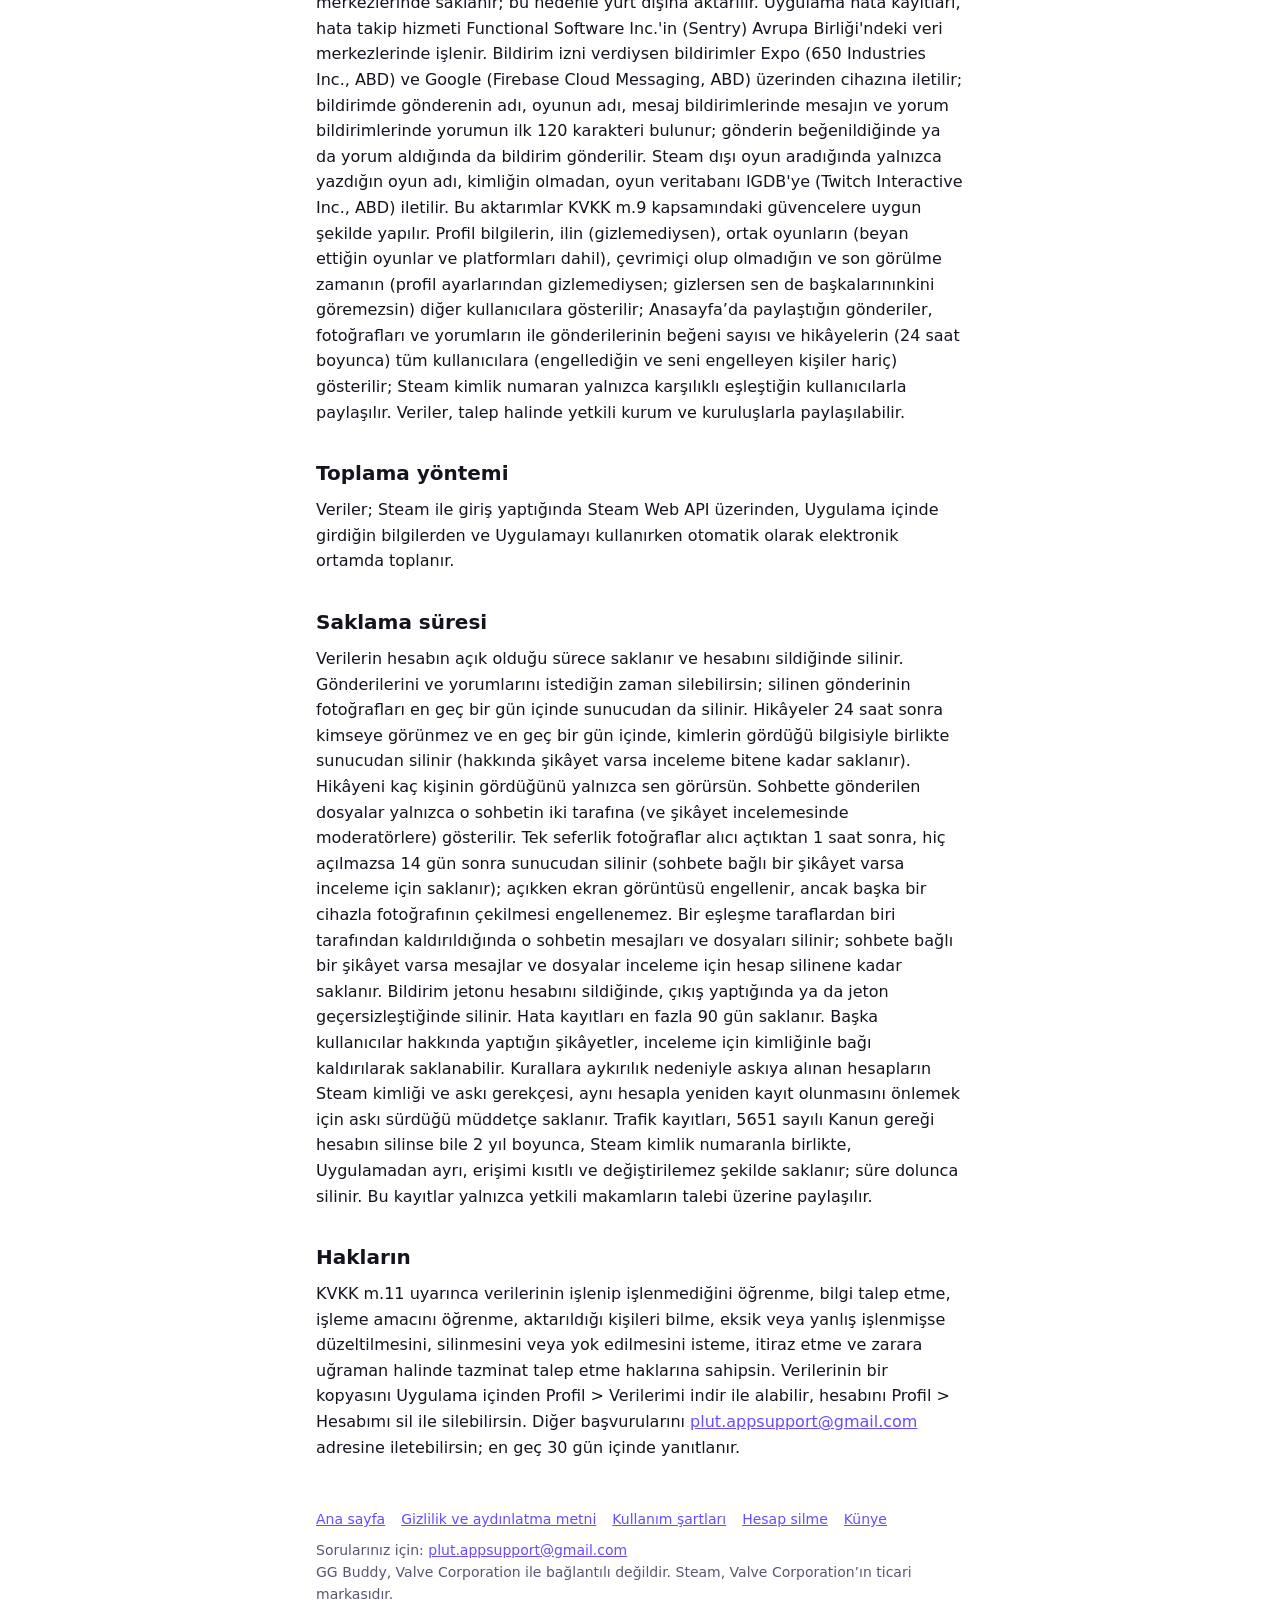
==== commit 0baf4561: "Site güncellemesi (ggbuddy 2502d0f)" ====
--- a/gizlilik.html
+++ b/gizlilik.html
@@ -13,7 +13,7 @@
 <main>
 <a class="brand" href="./">GG Buddy</a>
 <h1>Kişisel Verilerin İşlenmesine İlişkin Aydınlatma Metni</h1>
-<p class="muted">Son güncelleme: 26 Kasım 2026 · Sürüm: taslak-2026-11-28-5</p>
+<p class="muted">Son güncelleme: 26 Kasım 2026 · Sürüm: taslak-2026-11-28-6</p>
 <div class="card notice"><p>TASLAK — Bu metin henüz hukuki kontrolden geçmemiştir ve uygulama yayımlanmadan önce güncellenecektir.</p></div>
 <div class="legal">
 <h2>Veri sorumlusu</h2>
@@ -28,7 +28,7 @@
 <h2>Hukuki sebepler</h2>
 <p>Verilerin; hizmet sözleşmesinin kurulması ve ifası (KVKK m.5/2-c), hukuki yükümlülüklerin yerine getirilmesi (m.5/2-ç) ve temel hak ve özgürlüklerine zarar vermemek kaydıyla meşru menfaatlerimiz (m.5/2-f; ör. güvenlik ve kötüye kullanımın önlenmesi) hukuki sebeplerine dayanılarak işlenir.</p>
 <h2>Aktarım</h2>
-<p>Veriler, hizmetin altyapısını sağlayan Supabase Inc.'in Almanya (Frankfurt) veri merkezlerinde saklanır; bu nedenle yurt dışına aktarılır. Uygulama hata kayıtları, hata takip hizmeti Functional Software Inc.'in (Sentry) Avrupa Birliği'ndeki veri merkezlerinde işlenir. Bildirim izni verdiysen bildirimler Expo (650 Industries Inc., ABD) ve Google (Firebase Cloud Messaging, ABD) üzerinden cihazına iletilir; bildirimde gönderenin adı, oyunun adı ve mesaj bildirimlerinde mesajın ilk 120 karakteri bulunur. Steam dışı oyun aradığında yalnızca yazdığın oyun adı, kimliğin olmadan, oyun veritabanı IGDB'ye (Twitch Interactive Inc., ABD) iletilir. Bu aktarımlar KVKK m.9 kapsamındaki güvencelere uygun şekilde yapılır. Profil bilgilerin, ilin (gizlemediysen), ortak oyunların (beyan ettiğin oyunlar ve platformları dahil), çevrimiçi olup olmadığın ve son görülme zamanın (profil ayarlarından gizlemediysen; gizlersen sen de başkalarınınkini göremezsin) diğer kullanıcılara gösterilir; Anasayfa’da paylaştığın gönderiler, fotoğrafları ve yorumların ile gönderilerinin beğeni sayısı ve hikâyelerin (24 saat boyunca) tüm kullanıcılara (engellediğin ve seni engelleyen kişiler hariç) gösterilir; Steam kimlik numaran yalnızca karşılıklı eşleştiğin kullanıcılarla paylaşılır. Veriler, talep halinde yetkili kurum ve kuruluşlarla paylaşılabilir.</p>
+<p>Veriler, hizmetin altyapısını sağlayan Supabase Inc.'in Almanya (Frankfurt) veri merkezlerinde saklanır; bu nedenle yurt dışına aktarılır. Uygulama hata kayıtları, hata takip hizmeti Functional Software Inc.'in (Sentry) Avrupa Birliği'ndeki veri merkezlerinde işlenir. Bildirim izni verdiysen bildirimler Expo (650 Industries Inc., ABD) ve Google (Firebase Cloud Messaging, ABD) üzerinden cihazına iletilir; bildirimde gönderenin adı, oyunun adı, mesaj bildirimlerinde mesajın ve yorum bildirimlerinde yorumun ilk 120 karakteri bulunur; gönderin beğenildiğinde ya da yorum aldığında da bildirim gönderilir. Steam dışı oyun aradığında yalnızca yazdığın oyun adı, kimliğin olmadan, oyun veritabanı IGDB'ye (Twitch Interactive Inc., ABD) iletilir. Bu aktarımlar KVKK m.9 kapsamındaki güvencelere uygun şekilde yapılır. Profil bilgilerin, ilin (gizlemediysen), ortak oyunların (beyan ettiğin oyunlar ve platformları dahil), çevrimiçi olup olmadığın ve son görülme zamanın (profil ayarlarından gizlemediysen; gizlersen sen de başkalarınınkini göremezsin) diğer kullanıcılara gösterilir; Anasayfa’da paylaştığın gönderiler, fotoğrafları ve yorumların ile gönderilerinin beğeni sayısı ve hikâyelerin (24 saat boyunca) tüm kullanıcılara (engellediğin ve seni engelleyen kişiler hariç) gösterilir; Steam kimlik numaran yalnızca karşılıklı eşleştiğin kullanıcılarla paylaşılır. Veriler, talep halinde yetkili kurum ve kuruluşlarla paylaşılabilir.</p>
 <h2>Toplama yöntemi</h2>
 <p>Veriler; Steam ile giriş yaptığında Steam Web API üzerinden, Uygulama içinde girdiğin bilgilerden ve Uygulamayı kullanırken otomatik olarak elektronik ortamda toplanır.</p>
 <h2>Saklama süresi</h2>
